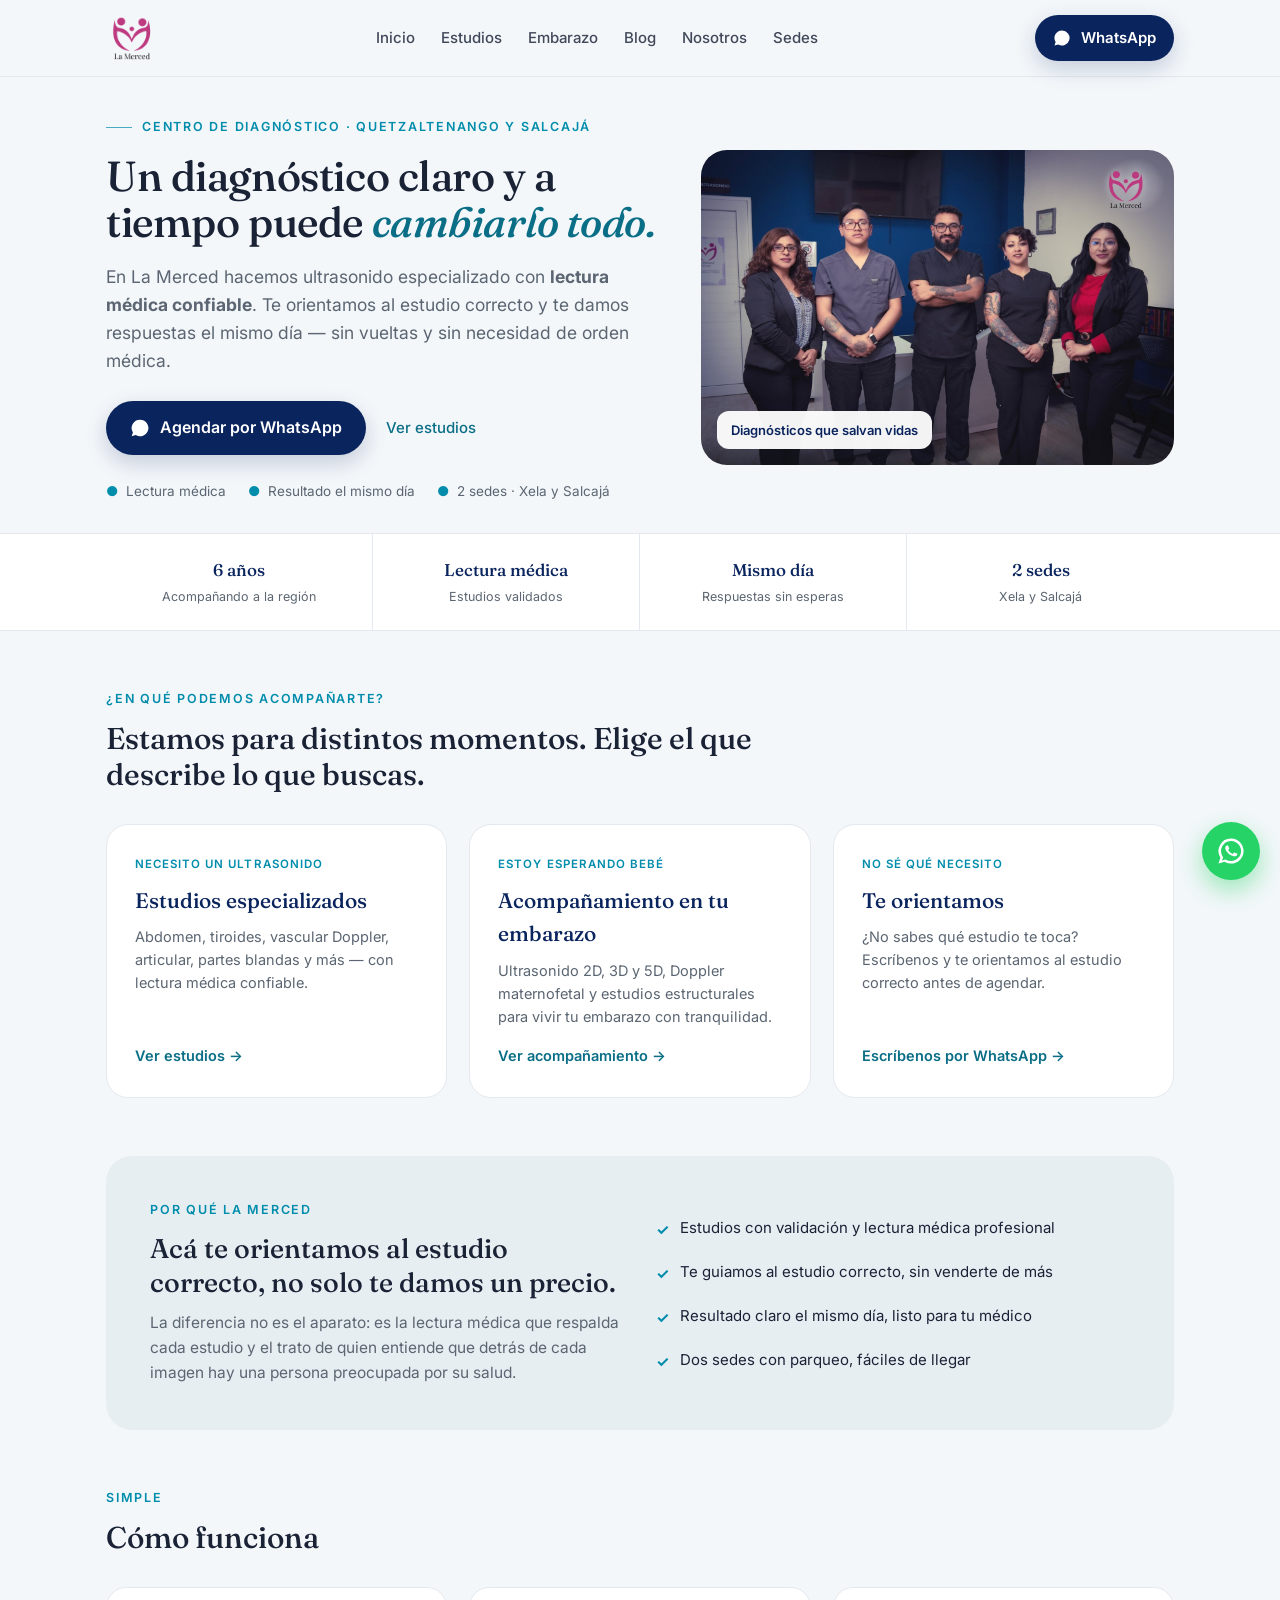
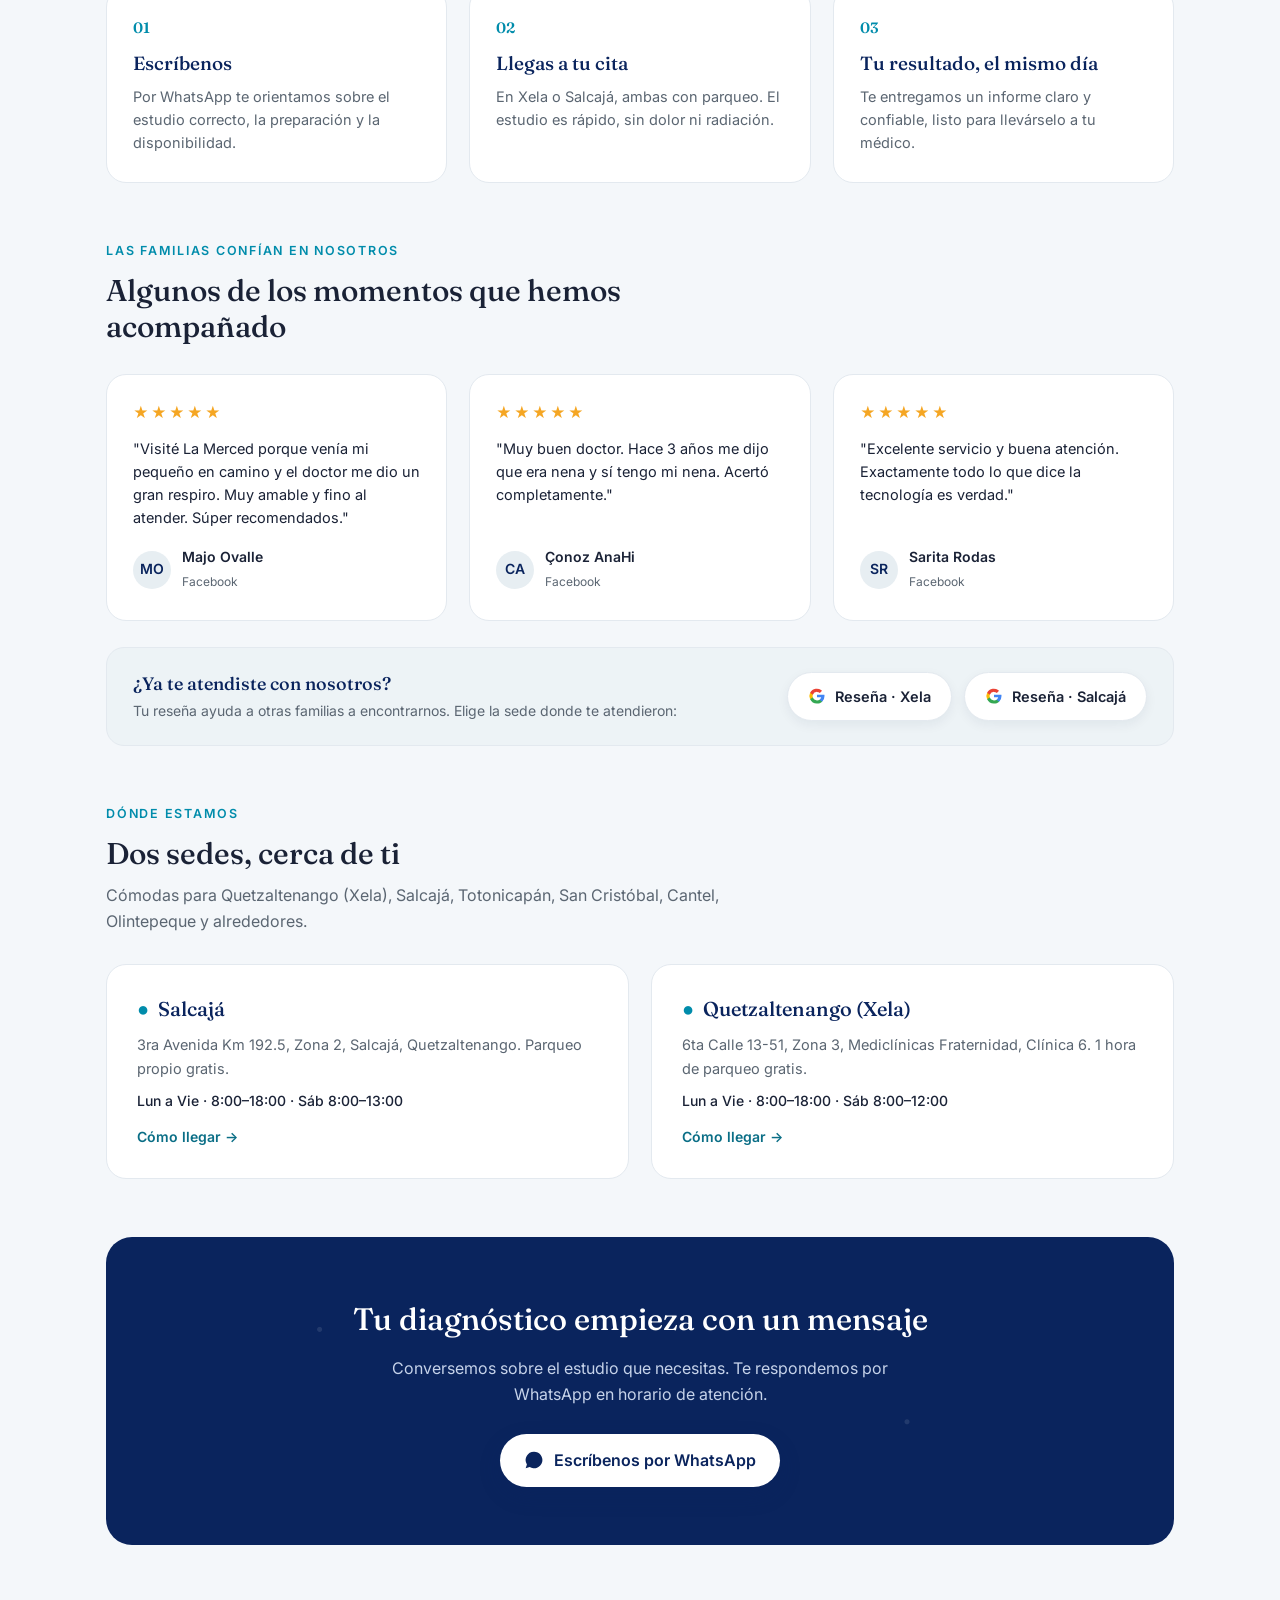
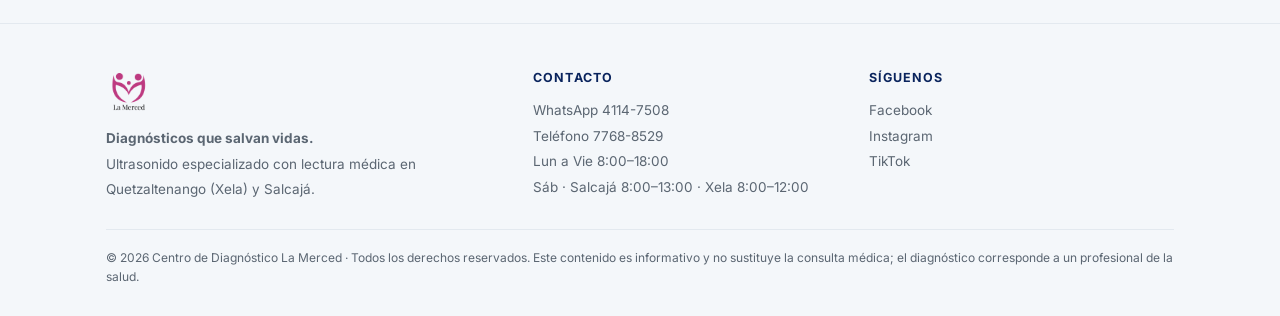
==== index.html @ c7406b54 "Horario: sabado de Xela es 8:00-12:00 (Salcaja sigue 8:00-13:00) en tarjetas, pies de pagina y schem" ====
<!DOCTYPE html>
<html lang="es-GT">
<head>
<meta charset="UTF-8">
<meta name="viewport" content="width=device-width, initial-scale=1.0">
<link rel="canonical" href="https://lamercedgt.com/">
<meta name="robots" content="index,follow">
<title>Centro de Diagnóstico La Merced | Ultrasonido en Quetzaltenango y Salcajá</title>
<meta name="description" content="Centro de Diagnóstico La Merced: ultrasonido especializado con lectura médica en Quetzaltenango (Xela) y Salcajá. Te orientamos al estudio correcto y te damos respuestas el mismo día. Agenda por WhatsApp.">
<link rel="preconnect" href="https://fonts.googleapis.com"><link rel="preconnect" href="https://fonts.gstatic.com" crossorigin>
<link href="https://fonts.googleapis.com/css2?family=Fraunces:opsz,wght@9..144,400;9..144,500;9..144,600&family=Inter:wght@400;500;600&display=swap" rel="stylesheet">
<link rel="stylesheet" href="css/styles.css">
<script type="application/ld+json">
{"@context":"https://schema.org","@type":"DiagnosticLab","name":"Centro de Diagnóstico La Merced","description":"Centro de diagnóstico por ultrasonido con lectura médica en Quetzaltenango (Xela) y Salcajá.","url":"https://lamercedgt.com","telephone":"+502-4114-7508","medicalSpecialty":"Radiology","areaServed":["Quetzaltenango","Salcajá","Totonicapán","San Cristóbal Totonicapán","Cantel","Olintepeque"],"location":[{"@type":"Place","name":"La Merced — Salcajá","address":{"@type":"PostalAddress","streetAddress":"3ra Avenida Km 192.5, Zona 2","addressLocality":"Salcajá","addressRegion":"Quetzaltenango","addressCountry":"GT"},"openingHours":["Mo-Fr 08:00-18:00","Sa 08:00-13:00"]},{"@type":"Place","name":"La Merced — Quetzaltenango (Xela)","address":{"@type":"PostalAddress","streetAddress":"6ta Calle 13-51, Zona 3, Mediclínicas Fraternidad, Clínica 6","addressLocality":"Quetzaltenango","addressRegion":"Quetzaltenango","addressCountry":"GT"},"openingHours":["Mo-Fr 08:00-18:00","Sa 08:00-12:00"]}]}
</script>
</head>
<body>

<header><div class="wrap"><div class="row">
  <a href="index.html"><img class="logo" src="assets/logo-lamerced.png" alt="Centro de Diagnóstico La Merced"></a>
  <nav class="main">
    <a href="index.html">Inicio</a>
    <a href="estudios.html">Estudios</a>
    <a href="embarazo.html">Embarazo</a>
    <a href="/blog/">Blog</a>
    <a href="nosotros.html">Nosotros</a>
    <a href="sedes.html">Sedes</a>
  </nav>
  <div class="navcta">
    <a class="cta sm" data-wa data-msg="Hola 👋 Vengo del sitio web de La Merced y quiero agendar una cita.">
      <svg width="18" height="18" viewBox="0 0 24 24" fill="#fff"><path d="M12 2a10 10 0 0 0-8.5 15.3L2 22l4.8-1.5A10 10 0 1 0 12 2z"/></svg>WhatsApp</a>
    <button class="burger" aria-label="Menú"><span></span><span></span><span></span></button>
  </div>
</div></div></header>

<div id="top" class="hero"><div class="wrap"><div class="grid">
  <div>
    <span class="kick">Centro de Diagnóstico · Quetzaltenango y Salcajá</span>
    <h1 class="serif">Un diagnóstico claro y a tiempo puede <em>cambiarlo todo.</em></h1>
    <p class="lead">En La Merced hacemos ultrasonido especializado con <strong>lectura médica confiable</strong>. Te orientamos al estudio correcto y te damos respuestas el mismo día — sin vueltas y sin necesidad de orden médica.</p>
    <div class="actions">
      <a class="cta" data-wa data-msg="Hola 👋 Vengo del sitio web de La Merced y quiero agendar una cita.">
        <svg width="20" height="20" viewBox="0 0 24 24" fill="#fff"><path d="M12 2a10 10 0 0 0-8.5 15.3L2 22l4.8-1.5A10 10 0 1 0 12 2z"/></svg>Agendar por WhatsApp</a>
      <a class="ghost" href="estudios.html">Ver estudios</a>
    </div>
    <div class="microtrust">
      <div><i>●</i> Lectura médica</div>
      <div><i>●</i> Resultado el mismo día</div>
      <div><i>●</i> 2 sedes · Xela y Salcajá</div>
    </div>
  </div>
  <div class="herovis">
    <img src="assets/hero-equipo.jpg" alt="Equipo del Centro de Diagnóstico La Merced — ultrasonido en Xela y Salcajá">
    <div class="badge">Diagnósticos que salvan vidas</div>
  </div>
</div></div></div>

<div class="strip"><div class="wrap"><div class="row">
  <div class="cell"><b>6 años</b><span>Acompañando a la región</span></div>
  <div class="cell"><b>Lectura médica</b><span>Estudios validados</span></div>
  <div class="cell"><b>Mismo día</b><span>Respuestas sin esperas</span></div>
  <div class="cell"><b>2 sedes</b><span>Xela y Salcajá</span></div>
</div></div></div>

<section id="estudios"><div class="wrap">
  <div class="eyebrow">¿En qué podemos acompañarte?</div>
  <h2 class="s serif">Estamos para distintos momentos. Elige el que describe lo que buscas.</h2>
  <div class="paths">
    <a class="pathcard" href="estudios.html">
      <span class="tag">Necesito un ultrasonido</span>
      <h3>Estudios especializados</h3>
      <p>Abdomen, tiroides, vascular Doppler, articular, partes blandas y más — con lectura médica confiable.</p>
      <span class="go">Ver estudios →</span>
    </a>
    <a class="pathcard" href="embarazo.html">
      <span class="tag">Estoy esperando bebé</span>
      <h3>Acompañamiento en tu embarazo</h3>
      <p>Ultrasonido 2D, 3D y 5D, Doppler maternofetal y estudios estructurales para vivir tu embarazo con tranquilidad.</p>
      <span class="go">Ver acompañamiento →</span>
    </a>
    <a class="pathcard" data-wa data-msg="Hola 👋 Necesito ayuda para saber qué estudio me corresponde.">
      <span class="tag">No sé qué necesito</span>
      <h3>Te orientamos</h3>
      <p>¿No sabes qué estudio te toca? Escríbenos y te orientamos al estudio correcto antes de agendar.</p>
      <span class="go">Escríbenos por WhatsApp →</span>
    </a>
  </div>
</div></section>

<section id="nosotros" style="padding-top:0"><div class="wrap">
  <div class="trust">
    <div>
      <div class="eyebrow">Por qué La Merced</div>
      <h2 class="serif">Acá te orientamos al estudio correcto, no solo te damos un precio.</h2>
      <p>La diferencia no es el aparato: es la lectura médica que respalda cada estudio y el trato de quien entiende que detrás de cada imagen hay una persona preocupada por su salud.</p>
    </div>
    <ul class="points">
      <li><i>✓</i> Estudios con validación y lectura médica profesional</li>
      <li><i>✓</i> Te guiamos al estudio correcto, sin venderte de más</li>
      <li><i>✓</i> Resultado claro el mismo día, listo para tu médico</li>
      <li><i>✓</i> Dos sedes con parqueo, fáciles de llegar</li>
    </ul>
  </div>
</div></section>

<section style="padding-top:0"><div class="wrap">
  <div class="eyebrow">Simple</div>
  <h2 class="s serif">Cómo funciona</h2>
  <div class="steps">
    <div class="stepcard"><div class="num serif">01</div><h3 class="serif">Escríbenos</h3><p>Por WhatsApp te orientamos sobre el estudio correcto, la preparación y la disponibilidad.</p></div>
    <div class="stepcard"><div class="num serif">02</div><h3 class="serif">Llegas a tu cita</h3><p>En Xela o Salcajá, ambas con parqueo. El estudio es rápido, sin dolor ni radiación.</p></div>
    <div class="stepcard"><div class="num serif">03</div><h3 class="serif">Tu resultado, el mismo día</h3><p>Te entregamos un informe claro y confiable, listo para llevárselo a tu médico.</p></div>
  </div>
</div></section>

<section style="padding-top:0"><div class="wrap">
  <div class="eyebrow">Las familias confían en nosotros</div>
  <h2 class="s serif">Algunos de los momentos que hemos acompañado</h2>
  <div class="revgrid">
    <div class="revcard"><div class="stars">★★★★★</div><p>"Visité La Merced porque venía mi pequeño en camino y el doctor me dio un gran respiro. Muy amable y fino al atender. Súper recomendados."</p><div class="who"><div class="av">MO</div><div><b>Majo Ovalle</b><span>Facebook</span></div></div></div>
    <div class="revcard"><div class="stars">★★★★★</div><p>"Muy buen doctor. Hace 3 años me dijo que era nena y sí tengo mi nena. Acertó completamente."</p><div class="who"><div class="av">CA</div><div><b>Çonoz AnaHi</b><span>Facebook</span></div></div></div>
    <div class="revcard"><div class="stars">★★★★★</div><p>"Excelente servicio y buena atención. Exactamente todo lo que dice la tecnología es verdad."</p><div class="who"><div class="av">SR</div><div><b>Sarita Rodas</b><span>Facebook</span></div></div></div>
  </div>
  <div class="revcta">
    <div><b>¿Ya te atendiste con nosotros?</b><p>Tu reseña ayuda a otras familias a encontrarnos. Elige la sede donde te atendieron:</p></div>
    <div class="revbtns">
      <a class="btn-google" href="https://g.page/r/CdLXezVu2TKuEBM/review" target="_blank" rel="noopener"><svg width="18" height="18" viewBox="0 0 24 24"><path fill="#4285F4" d="M22 12c0-.6 0-1.2-.1-1.8H12v3.6h5.6a4.8 4.8 0 0 1-2.1 3.1v2.6h3.4A10 10 0 0 0 22 12z"/><path fill="#34A853" d="M12 22c2.7 0 5-.9 6.9-2.5l-3.4-2.6c-.9.6-2.1 1-3.5 1a6 6 0 0 1-5.6-4.1H2.8v2.6A10 10 0 0 0 12 22z"/><path fill="#FBBC05" d="M6.4 13.8a6 6 0 0 1 0-3.6V7.6H2.8a10 10 0 0 0 0 8.8z"/><path fill="#EA4335" d="M12 6.5c1.5 0 2.8.5 3.8 1.5l2.9-2.9A10 10 0 0 0 2.8 7.6l3.6 2.6A6 6 0 0 1 12 6.5z"/></svg> Reseña · Xela</a>
      <a class="btn-google" href="https://g.page/r/CatsOd-E3PEXEBM/review" target="_blank" rel="noopener"><svg width="18" height="18" viewBox="0 0 24 24"><path fill="#4285F4" d="M22 12c0-.6 0-1.2-.1-1.8H12v3.6h5.6a4.8 4.8 0 0 1-2.1 3.1v2.6h3.4A10 10 0 0 0 22 12z"/><path fill="#34A853" d="M12 22c2.7 0 5-.9 6.9-2.5l-3.4-2.6c-.9.6-2.1 1-3.5 1a6 6 0 0 1-5.6-4.1H2.8v2.6A10 10 0 0 0 12 22z"/><path fill="#FBBC05" d="M6.4 13.8a6 6 0 0 1 0-3.6V7.6H2.8a10 10 0 0 0 0 8.8z"/><path fill="#EA4335" d="M12 6.5c1.5 0 2.8.5 3.8 1.5l2.9-2.9A10 10 0 0 0 2.8 7.6l3.6 2.6A6 6 0 0 1 12 6.5z"/></svg> Reseña · Salcajá</a>
    </div>
  </div>
</div></section>

<section id="sedes" style="padding-top:0"><div class="wrap">
  <div class="eyebrow">Dónde estamos</div>
  <h2 class="s serif">Dos sedes, cerca de ti</h2>
  <p class="lead2">Cómodas para Quetzaltenango (Xela), Salcajá, Totonicapán, San Cristóbal, Cantel, Olintepeque y alrededores.</p>
  <div class="sedes">
    <div class="sedecard"><h3><i>●</i> Salcajá</h3><p>3ra Avenida Km 192.5, Zona 2, Salcajá, Quetzaltenango. Parqueo propio gratis.</p><p class="hrs">Lun a Vie · 8:00–18:00 · Sáb 8:00–13:00</p><a class="maplink" href="https://www.google.com/maps/search/?api=1&query=Centro+de+Diagn%C3%B3stico+La+Merced+Salcaj%C3%A1" target="_blank" rel="noopener">Cómo llegar →</a></div>
    <div class="sedecard"><h3><i>●</i> Quetzaltenango (Xela)</h3><p>6ta Calle 13-51, Zona 3, Mediclínicas Fraternidad, Clínica 6. 1 hora de parqueo gratis.</p><p class="hrs">Lun a Vie · 8:00–18:00 · Sáb 8:00–12:00</p><a class="maplink" href="https://www.google.com/maps/search/?api=1&query=Mediclinicas+Fraternidad+Quetzaltenango" target="_blank" rel="noopener">Cómo llegar →</a></div>
  </div>
</div></section>

<section style="padding-top:0"><div class="wrap">
  <div class="final">
    <div class="mark"></div>
    <h2 class="serif">Tu diagnóstico empieza con un mensaje</h2>
    <p>Conversemos sobre el estudio que necesitas. Te respondemos por WhatsApp en horario de atención.</p>
    <a class="cta" data-wa data-msg="Hola 👋 Vengo del sitio web de La Merced y quiero agendar una cita.">
      <svg width="20" height="20" viewBox="0 0 24 24" fill="#0A245D"><path d="M12 2a10 10 0 0 0-8.5 15.3L2 22l4.8-1.5A10 10 0 1 0 12 2z"/></svg>Escríbenos por WhatsApp</a>
  </div>
</div></section>

<footer><div class="wrap">
  <div class="frow">
    <div>
      <img src="assets/logo-lamerced.png" alt="Centro de Diagnóstico La Merced">
      <p><strong>Diagnósticos que salvan vidas.</strong><br>Ultrasonido especializado con lectura médica en Quetzaltenango (Xela) y Salcajá.</p>
    </div>
    <div>
      <h4>Contacto</h4>
      <p>WhatsApp <a data-wa data-msg="Hola 👋 Vengo del sitio web de La Merced.">4114-7508</a><br>
      Teléfono <a href="tel:+50277688529">7768-8529</a><br>
      Lun a Vie 8:00–18:00<br>Sáb · Salcajá 8:00–13:00 · Xela 8:00–12:00</p>
    </div>
    <div>
      <h4>Síguenos</h4>
      <p><a href="https://www.facebook.com/lamercedusg" target="_blank" rel="noopener">Facebook</a><br>
      <a href="https://www.instagram.com/lamerceddiagnostico" target="_blank" rel="noopener">Instagram</a><br>
      <a href="https://www.tiktok.com/@la.merced.usg" target="_blank" rel="noopener">TikTok</a></p>
    </div>
  </div>
  <div class="foot-legal">© 2026 Centro de Diagnóstico La Merced · Todos los derechos reservados. Este contenido es informativo y no sustituye la consulta médica; el diagnóstico corresponde a un profesional de la salud.</div>
</div></footer>

<a class="fab" data-wa data-msg="Hola 👋 Vengo del sitio web de La Merced y quiero agendar una cita." aria-label="WhatsApp">
  <svg viewBox="0 0 24 24" fill="#fff"><path d="M12 2a10 10 0 0 0-8.5 15.3L2 22l4.8-1.5A10 10 0 1 0 12 2zm0 18a8 8 0 0 1-4.1-1.1l-.3-.2-2.8.9.9-2.7-.2-.3A8 8 0 1 1 12 20zm4.4-6c-.2-.1-1.4-.7-1.6-.8s-.4-.1-.5.1-.6.8-.8.9-.3.2-.5 0a6.5 6.5 0 0 1-1.9-1.2 7 7 0 0 1-1.3-1.6c-.1-.2 0-.4.1-.5l.4-.4.2-.4a.4.4 0 0 0 0-.4l-.7-1.8c-.2-.5-.4-.4-.5-.4h-.5a.9.9 0 0 0-.6.3 2.6 2.6 0 0 0-.8 1.9 4.5 4.5 0 0 0 1 2.4 10.3 10.3 0 0 0 4 3.5c.6.2 1 .4 1.4.5a3.3 3.3 0 0 0 1.5.1 2.5 2.5 0 0 0 1.6-1.1 2 2 0 0 0 .1-1.1c0-.1-.2-.2-.4-.3z"/></svg>
</a>

<script src="js/main.js" defer></script>
</body></html>
---- css/styles.css ----
:root{color-scheme:light;
    --bg:#F4F7FA;--surface:#FFFFFF;--tint:#E7EEF2;--tint2:#EDF3F6;
    --ink:#1A2236;--navy:#0A245D;--muted:#5b6672;--line:#e3e9ef;
    --teal:#008CAB;--teal-deep:#0A6E86;--fucsia:#C53380}
  *{box-sizing:border-box;margin:0;padding:0}
  html{scroll-behavior:smooth}
  body{font-family:'Inter',system-ui,-apple-system,sans-serif;color:var(--ink);background:var(--bg);line-height:1.6;-webkit-font-smoothing:antialiased}
  .serif{font-family:'Fraunces',Georgia,serif}
  .wrap{max-width:1120px;margin:0 auto;padding:0 26px}
  a{text-decoration:none;color:inherit}
  img{display:block;max-width:100%}
  .cta{display:inline-flex;align-items:center;gap:10px;background:var(--navy);color:#fff;font-weight:600;font-size:16px;padding:14px 24px;border-radius:40px;transition:transform .12s,background .2s;box-shadow:0 8px 22px rgba(10,36,93,.20);border:none;cursor:pointer}
  .cta:hover{background:#0d2f73}.cta:active{transform:scale(.98)}
  .cta.sm{padding:11px 18px;font-size:15px}
  .ghost{display:inline-flex;align-items:center;gap:7px;color:var(--teal-deep);font-weight:500;font-size:15px;padding:12px 4px;border-bottom:1px solid transparent}
  .ghost:hover{border-color:var(--teal)}
  /* NAV */
  header{position:sticky;top:0;z-index:50;background:rgba(244,247,250,.92);backdrop-filter:saturate(1.2) blur(8px);border-bottom:1px solid var(--line)}
  header .row{display:flex;align-items:center;justify-content:space-between;padding:12px 0;gap:18px}
  header img.logo{height:52px;width:auto}
  nav.main{display:flex;align-items:center;gap:26px}
  nav.main a{font-size:15px;font-weight:500;color:var(--ink);opacity:.82}
  nav.main a:hover{opacity:1;color:var(--navy)}
  .navcta{display:flex;align-items:center;gap:14px}
  .burger{display:none;background:none;border:none;cursor:pointer;flex-direction:column;gap:5px;padding:8px}
  .burger span{width:24px;height:2px;background:var(--navy);border-radius:2px}
  /* HERO */
  .hero{padding:36px 0 30px}
  .hero .grid{display:grid;grid-template-columns:1.05fr .9fr;gap:44px;align-items:center}
  .kick{display:inline-block;font-size:12.5px;font-weight:600;letter-spacing:.14em;text-transform:uppercase;color:var(--teal);margin-bottom:16px}
  .kick:before{content:"";display:inline-block;width:26px;height:1px;background:var(--teal);vertical-align:middle;margin-right:10px;opacity:.7}
  .hero h1{font-size:42px;line-height:1.1;font-weight:500;letter-spacing:-.01em}
  .hero h1 em{font-style:italic;color:var(--teal-deep)}
  .hero p.lead{font-size:17.5px;color:var(--muted);margin:18px 0 26px;max-width:540px}
  .hero .actions{display:flex;align-items:center;gap:16px;flex-wrap:wrap}
  .microtrust{margin-top:26px;display:flex;gap:22px;flex-wrap:wrap;font-size:13.5px;color:var(--muted)}
  .microtrust div{display:flex;align-items:center;gap:8px}.microtrust i{color:var(--teal);font-style:normal}
  .herovis{position:relative;border-radius:26px;overflow:hidden;aspect-ratio:4/4.3;background:linear-gradient(150deg,#0A245D 0%,#0A6E86 60%,#008CAB 100%);display:flex;flex-direction:column;justify-content:flex-end;padding:30px}
  .herovis .mark{position:absolute;inset:0;opacity:.12;background:radial-gradient(circle at 70% 25%,#fff 0 2px,transparent 3px),radial-gradient(circle at 30% 60%,#fff 0 2px,transparent 3px),radial-gradient(circle at 80% 75%,#fff 0 2px,transparent 3px)}
  .herovis h3{font-family:'Fraunces',serif;color:#fff;font-weight:500;font-size:26px;line-height:1.2;position:relative}
  .herovis p{color:#cfe3ea;font-size:13.5px;margin-top:8px;position:relative}
  .herovis .ph{position:absolute;top:16px;right:16px;background:rgba(255,255,255,.18);color:#fff;font-size:11px;padding:5px 10px;border-radius:20px;letter-spacing:.04em}
  /* STRIP */
  .strip{background:var(--surface);border-top:1px solid var(--line);border-bottom:1px solid var(--line)}
  .strip .row{display:grid;grid-template-columns:repeat(4,1fr)}
  .strip .cell{padding:22px 16px;text-align:center;border-right:1px solid var(--line)}
  .strip .cell:last-child{border-right:none}
  .strip .cell b{display:block;font-family:'Fraunces',serif;font-size:17px;color:var(--navy);font-weight:500}
  .strip .cell span{font-size:12.5px;color:var(--muted)}
  section{padding:58px 0}
  .eyebrow{font-size:12.5px;font-weight:600;letter-spacing:.14em;text-transform:uppercase;color:var(--teal);margin-bottom:12px}
  h2.s{font-family:'Fraunces',serif;font-weight:500;font-size:30px;line-height:1.18;max-width:680px}
  .lead2{color:var(--muted);font-size:16px;margin-top:12px;max-width:620px}
  /* CARDS acompañarte */
  .paths{display:grid;grid-template-columns:repeat(3,1fr);gap:22px;margin-top:32px}
  .pathcard{background:var(--surface);border:1px solid var(--line);border-radius:22px;padding:30px 28px;display:flex;flex-direction:column;transition:transform .15s,box-shadow .2s}
  .pathcard:hover{transform:translateY(-3px);box-shadow:0 14px 34px rgba(16,30,60,.09)}
  .pathcard .tag{font-size:11.5px;font-weight:600;letter-spacing:.09em;text-transform:uppercase;color:var(--teal)}
  .pathcard h3{font-family:'Fraunces',serif;font-weight:500;font-size:21px;color:var(--navy);margin:10px 0 8px}
  .pathcard p{font-size:14.5px;color:var(--muted);flex:1}
  .pathcard .go{margin-top:16px;font-weight:600;font-size:14.5px;color:var(--teal-deep)}
  /* TRUST */
  .trust{background:var(--tint);border-radius:26px;padding:44px;display:grid;grid-template-columns:1fr 1fr;gap:32px;align-items:center}
  .trust h2{font-family:'Fraunces',serif;font-weight:500;font-size:27px;line-height:1.24}
  .trust p{color:var(--muted);font-size:15.5px;margin-top:12px}
  .trust .points{list-style:none;margin-top:4px}
  .trust .points li{display:flex;gap:11px;align-items:flex-start;padding:9px 0;font-size:15px}
  .trust .points i{color:var(--teal);font-style:normal;font-weight:700;margin-top:2px}
  /* STEPS */
  .steps{display:grid;grid-template-columns:repeat(3,1fr);gap:22px;margin-top:32px}
  .stepcard{background:var(--surface);border:1px solid var(--line);border-radius:20px;padding:28px 26px}
  .stepcard .num{font-family:'Fraunces',serif;font-size:15px;color:var(--teal);font-weight:600}
  .stepcard h3{font-family:'Fraunces',serif;font-weight:500;font-size:19px;margin:8px 0 6px;color:var(--navy)}
  .stepcard p{font-size:14.5px;color:var(--muted)}
  /* RESEÑAS */
  .revgrid{display:grid;grid-template-columns:repeat(3,1fr);gap:22px;margin-top:30px}
  .revcard{background:var(--surface);border:1px solid var(--line);border-radius:20px;padding:26px 26px;display:flex;flex-direction:column}
  .stars{color:#F5A623;font-size:15px;letter-spacing:2px}
  .revcard p{font-size:14.5px;color:var(--ink);margin:12px 0 16px;flex:1}
  .revcard .who{display:flex;align-items:center;gap:11px}
  .revcard .av{width:38px;height:38px;border-radius:50%;background:var(--tint);color:var(--navy);font-weight:600;display:flex;align-items:center;justify-content:center;font-size:14px}
  .revcard .who b{font-size:14px;color:var(--ink);font-weight:600;display:block}
  .revcard .who span{font-size:12px;color:var(--muted)}
  .revcta{margin-top:26px;background:var(--tint2);border:1px solid var(--line);border-radius:18px;padding:22px 26px;display:flex;align-items:center;justify-content:space-between;gap:18px;flex-wrap:wrap}
  .revcta div b{font-family:'Fraunces',serif;font-weight:500;font-size:18px;color:var(--navy)}
  .revcta div p{font-size:14px;color:var(--muted);margin-top:2px}
  .btn-google{display:inline-flex;align-items:center;gap:9px;background:#fff;border:1px solid var(--line);color:var(--ink);font-weight:600;font-size:14.5px;padding:12px 20px;border-radius:40px;box-shadow:0 4px 12px rgba(16,30,60,.06)}
  /* SEDES */
  .sedes{display:grid;grid-template-columns:1fr 1fr;gap:22px;margin-top:30px}
  .sedecard{background:var(--surface);border:1px solid var(--line);border-radius:20px;padding:28px 30px}
  .sedecard h3{font-family:'Fraunces',serif;font-weight:500;font-size:20px;color:var(--navy);display:flex;align-items:center;gap:9px}
  .sedecard h3 i{color:var(--teal);font-style:normal}
  .sedecard p{font-size:14.5px;color:var(--muted);margin-top:8px}
  .sedecard .hrs{font-size:14px;color:var(--ink);margin-top:10px;font-weight:500}
  .sedecard .maplink{margin-top:14px;display:inline-flex;align-items:center;gap:7px;color:var(--teal-deep);font-weight:600;font-size:14px}
  /* FINAL */
  .final{background:var(--navy);border-radius:26px;padding:58px 40px;text-align:center;color:#fff;position:relative;overflow:hidden}
  .final .mark{position:absolute;inset:0;opacity:.10;background:radial-gradient(circle at 20% 30%,#fff 0 2px,transparent 3px),radial-gradient(circle at 75% 60%,#fff 0 2px,transparent 3px)}
  .final h2{font-family:'Fraunces',serif;font-weight:500;font-size:31px;position:relative}
  .final p{color:#c6d3ea;font-size:16px;margin:12px auto 26px;max-width:520px;position:relative}
  .final .cta{background:#fff;color:var(--navy);position:relative}.final .cta:hover{background:#eaf1fb}
  /* FOOTER */
  footer{padding:44px 0 30px;border-top:1px solid var(--line);margin-top:20px}
  footer .frow{display:grid;grid-template-columns:1.3fr 1fr 1fr;gap:30px}
  footer img{height:46px;margin-bottom:12px}
  footer h4{font-size:12.5px;text-transform:uppercase;letter-spacing:.09em;color:var(--navy);font-weight:700;margin-bottom:10px}
  footer p,footer a{font-size:13.5px;color:var(--muted);line-height:1.9}
  footer a:hover{color:var(--navy)}
  .foot-legal{margin-top:26px;padding-top:18px;border-top:1px solid var(--line);font-size:12px;color:var(--muted)}
  /* FLOATING WA */
  .fab{position:fixed;right:20px;bottom:20px;z-index:60;width:58px;height:58px;border-radius:50%;background:#25D366;box-shadow:0 10px 26px rgba(37,211,102,.45);display:flex;align-items:center;justify-content:center}
  .fab svg{width:30px;height:30px}
  @media(max-width:900px){
    nav.main{display:none}.burger{display:flex}
    .hero .grid{grid-template-columns:1fr;gap:26px}.hero h1{font-size:32px}
    .paths,.steps,.revgrid{grid-template-columns:1fr}
    .trust{grid-template-columns:1fr;padding:32px 26px}
    .sedes{grid-template-columns:1fr}.strip .row{grid-template-columns:1fr 1fr}
    footer .frow{grid-template-columns:1fr 1fr}
  }

/* ===== Página Estudios ===== */
.pagehero{padding:44px 0 10px}
.pagehero h1{font-family:'Fraunces',serif;font-weight:500;font-size:38px;line-height:1.12}
.pagehero p{color:var(--muted);font-size:17px;margin:14px 0 22px;max-width:600px}
.catblock{margin-top:40px}
.catblock .cathead{display:flex;align-items:baseline;gap:12px;border-bottom:1px solid var(--line);padding-bottom:12px;margin-bottom:20px}
.catblock .cathead h2{font-family:'Fraunces',serif;font-weight:500;font-size:24px;color:var(--navy)}
.catblock .cathead span{font-size:13px;color:var(--muted)}
.studygrid{display:grid;grid-template-columns:repeat(3,1fr);gap:16px}
.studycard{background:var(--surface);border:1px solid var(--line);border-radius:16px;padding:20px 22px}
.studycard b{font-size:15.5px;color:var(--ink);font-weight:600;display:block;margin-bottom:6px}
.studycard span{font-size:13px;color:var(--muted);display:block}
.studycard .prep{margin-top:9px;font-size:12.5px;color:var(--teal-deep);display:flex;gap:6px;align-items:flex-start}
.studycard .prep i{font-style:normal}
.callout{background:var(--tint2);border:1px solid var(--line);border-radius:18px;padding:22px 26px;margin-top:36px;display:flex;gap:16px;align-items:center;justify-content:space-between;flex-wrap:wrap}
.callout p{font-size:14.5px;color:var(--ink)}
@media(max-width:900px){.pagehero h1{font-size:30px}.studygrid{grid-template-columns:1fr}}

/* ===== Botones de reseña (dos sedes) ===== */
.revbtns{display:flex;gap:12px;flex-wrap:wrap}
/* ===== Página Embarazo ===== */
.emhero{background:linear-gradient(150deg,#0A245D 0%,#0A6E86 65%,#008CAB 100%);color:#fff;border-radius:0 0 30px 30px}
.emhero .wrap{padding:48px 26px 54px}
.emhero .kick{color:#bfe6f0}.emhero .kick:before{background:#bfe6f0}
.emhero h1{font-family:'Fraunces',serif;font-weight:500;font-size:40px;line-height:1.12;max-width:640px}
.emhero p{color:#d7e7ee;font-size:17.5px;margin:16px 0 24px;max-width:560px}
.emhero .cta{background:#fff;color:var(--navy)}
.emgroup{margin-top:40px}
.emgroup .gh{font-family:'Fraunces',serif;font-weight:500;font-size:23px;color:var(--navy);margin-bottom:4px}
.emgroup .gs{color:var(--muted);font-size:15px;margin-bottom:18px}
.emcards{display:grid;grid-template-columns:repeat(3,1fr);gap:18px}
.emcard{background:var(--surface);border:1px solid var(--line);border-radius:18px;padding:24px 24px}
.emcard b{font-family:'Fraunces',serif;font-weight:500;font-size:18px;color:var(--navy);display:block;margin-bottom:6px}
.emcard p{font-size:14px;color:var(--muted)}
.emcard .prep{margin-top:9px;font-size:12.5px;color:var(--teal-deep)}
.emnote{font-size:13.5px;color:var(--muted);margin-top:14px;font-style:italic}
.reveal{margin-top:40px;background:var(--tint);border-radius:22px;padding:32px 34px;display:grid;grid-template-columns:1fr auto;gap:22px;align-items:center}
.reveal h3{font-family:'Fraunces',serif;font-weight:500;font-size:23px;color:var(--navy)}
.reveal p{color:var(--muted);font-size:15px;margin-top:8px}
@media(max-width:900px){.emhero h1{font-size:30px}.emcards{grid-template-columns:1fr}.reveal{grid-template-columns:1fr}}

/* ===== Sedes (página) ===== */
.sedebig{display:grid;grid-template-columns:1fr 1fr;gap:22px;margin-top:30px}
.sedefull{background:var(--surface);border:1px solid var(--line);border-radius:22px;padding:30px 32px}
.sedefull h2{font-family:'Fraunces',serif;font-weight:500;font-size:24px;color:var(--navy);display:flex;align-items:center;gap:10px}
.sedefull h2 i{color:var(--teal);font-style:normal}
.sedefull .addr{font-size:15px;color:var(--ink);margin-top:12px}
.sedefull .meta{font-size:14px;color:var(--muted);margin-top:10px;line-height:1.9}
.sedefull .acts{margin-top:18px;display:flex;gap:12px;flex-wrap:wrap}
@media(max-width:900px){.sedebig{grid-template-columns:1fr}}

/* ===== Hero con foto real (override) ===== */
.herovis{position:relative;border-radius:26px;overflow:hidden;aspect-ratio:3/2;background:var(--tint);padding:0;display:block}
.herovis img{width:100%;height:100%;object-fit:cover;display:block}
.herovis .badge{position:absolute;left:16px;bottom:16px;background:rgba(255,255,255,.95);border-radius:12px;padding:9px 14px;font-size:13px;font-weight:600;color:var(--navy);box-shadow:0 8px 24px rgba(16,30,60,.16)}
@media(max-width:900px){.herovis{aspect-ratio:16/10}}

  /* ===== BLOG ===== */
  .bloghero{background:var(--surface);border-bottom:1px solid var(--line);padding:34px 0 30px}
  .bloglist{display:grid;grid-template-columns:repeat(2,1fr);gap:22px;margin-top:8px}
  .postcard{background:var(--surface);border:1px solid var(--line);border-radius:20px;padding:26px;display:flex;flex-direction:column;gap:10px;transition:transform .12s,box-shadow .2s}
  .postcard:hover{transform:translateY(-2px);box-shadow:0 14px 34px rgba(10,36,93,.08)}
  .postcard .tagline{font-size:12px;font-weight:600;letter-spacing:.12em;text-transform:uppercase;color:var(--teal)}
  .postcard h2{font-family:'Fraunces',serif;font-weight:500;font-size:22px;line-height:1.22;color:var(--navy)}
  .postcard p{font-size:15px;color:var(--muted)}
  .postcard .more{margin-top:auto;padding-top:12px;font-size:14.5px;font-weight:600;color:var(--teal-deep)}
  /* artículo */
  .article{max-width:720px;margin:0 auto;padding:0 26px}
  .article .kick{margin-bottom:14px}
  .article h1{font-family:'Fraunces',serif;font-weight:500;font-size:38px;line-height:1.12;color:var(--navy);letter-spacing:-.01em}
  .article .meta{margin-top:16px;font-size:13.5px;color:var(--muted);display:flex;gap:16px;flex-wrap:wrap;padding-bottom:22px;border-bottom:1px solid var(--line)}
  .article .lead{font-size:19px;color:var(--ink);margin:26px 0 18px;line-height:1.55}
  .article p{font-size:17px;color:#39424f;margin:0 0 18px}
  .article h2{font-family:'Fraunces',serif;font-weight:500;font-size:27px;line-height:1.2;color:var(--navy);margin:38px 0 14px}
  .article h3{font-size:18.5px;font-weight:600;color:var(--navy);margin:26px 0 10px}
  .article ul{margin:0 0 20px 0;padding:0;list-style:none}
  .article ul li{position:relative;padding-left:24px;font-size:17px;color:#39424f;margin-bottom:11px}
  .article ul li:before{content:"›";position:absolute;left:4px;top:-1px;color:var(--teal);font-weight:700}
  .article strong{color:var(--ink)}
  .article a.inline{color:var(--teal-deep);border-bottom:1px solid rgba(0,140,171,.35)}
  .alerta{background:#FFF6F4;border:1px solid #F3D4CC;border-left:4px solid #C0503A;border-radius:14px;padding:22px 24px;margin:28px 0}
  .alerta h3{margin:0 0 10px;color:#9C3E2C;font-size:17px}
  .alerta ul li{color:#5d4a45;margin-bottom:8px;font-size:16px}
  .alerta ul li:before{color:#C0503A}
  .nota{background:var(--tint2);border:1px solid var(--line);border-radius:14px;padding:20px 24px;margin:28px 0}
  .nota p{margin:0;font-size:16px;color:#3d4a56}
  .ctabox{background:linear-gradient(150deg,#0A245D 0%,#0A6E86 65%,#008CAB 100%);border-radius:22px;padding:32px 30px;margin:38px 0;color:#fff}
  .ctabox h3{font-family:'Fraunces',serif;font-weight:500;font-size:24px;line-height:1.2;color:#fff;margin:0 0 10px}
  .ctabox p{color:#cfe3ea;font-size:16px;margin:0 0 20px}
  .ctabox .cta{background:#fff;color:var(--navy);box-shadow:none}
  .ctabox .cta:hover{background:#eef4f8}
  .ctabox .cta svg path{fill:#0A245D}
  .refs{margin-top:44px;padding-top:26px;border-top:1px solid var(--line)}
  .refs h2{font-size:20px;margin:0 0 14px}
  .refs ol{margin:0;padding-left:20px}
  .refs li{font-size:14px;color:var(--muted);margin-bottom:10px;line-height:1.5}
  .refs a{color:var(--teal-deep);word-break:break-word}
  .disc{margin-top:26px;font-size:13.5px;color:var(--muted);font-style:italic;line-height:1.55}
  @media(max-width:860px){
    .bloglist{grid-template-columns:1fr}
    .article h1{font-size:30px}
    .article h2{font-size:23px}
    .article .lead{font-size:17.5px}
    .article p,.article ul li{font-size:16.5px}
  }
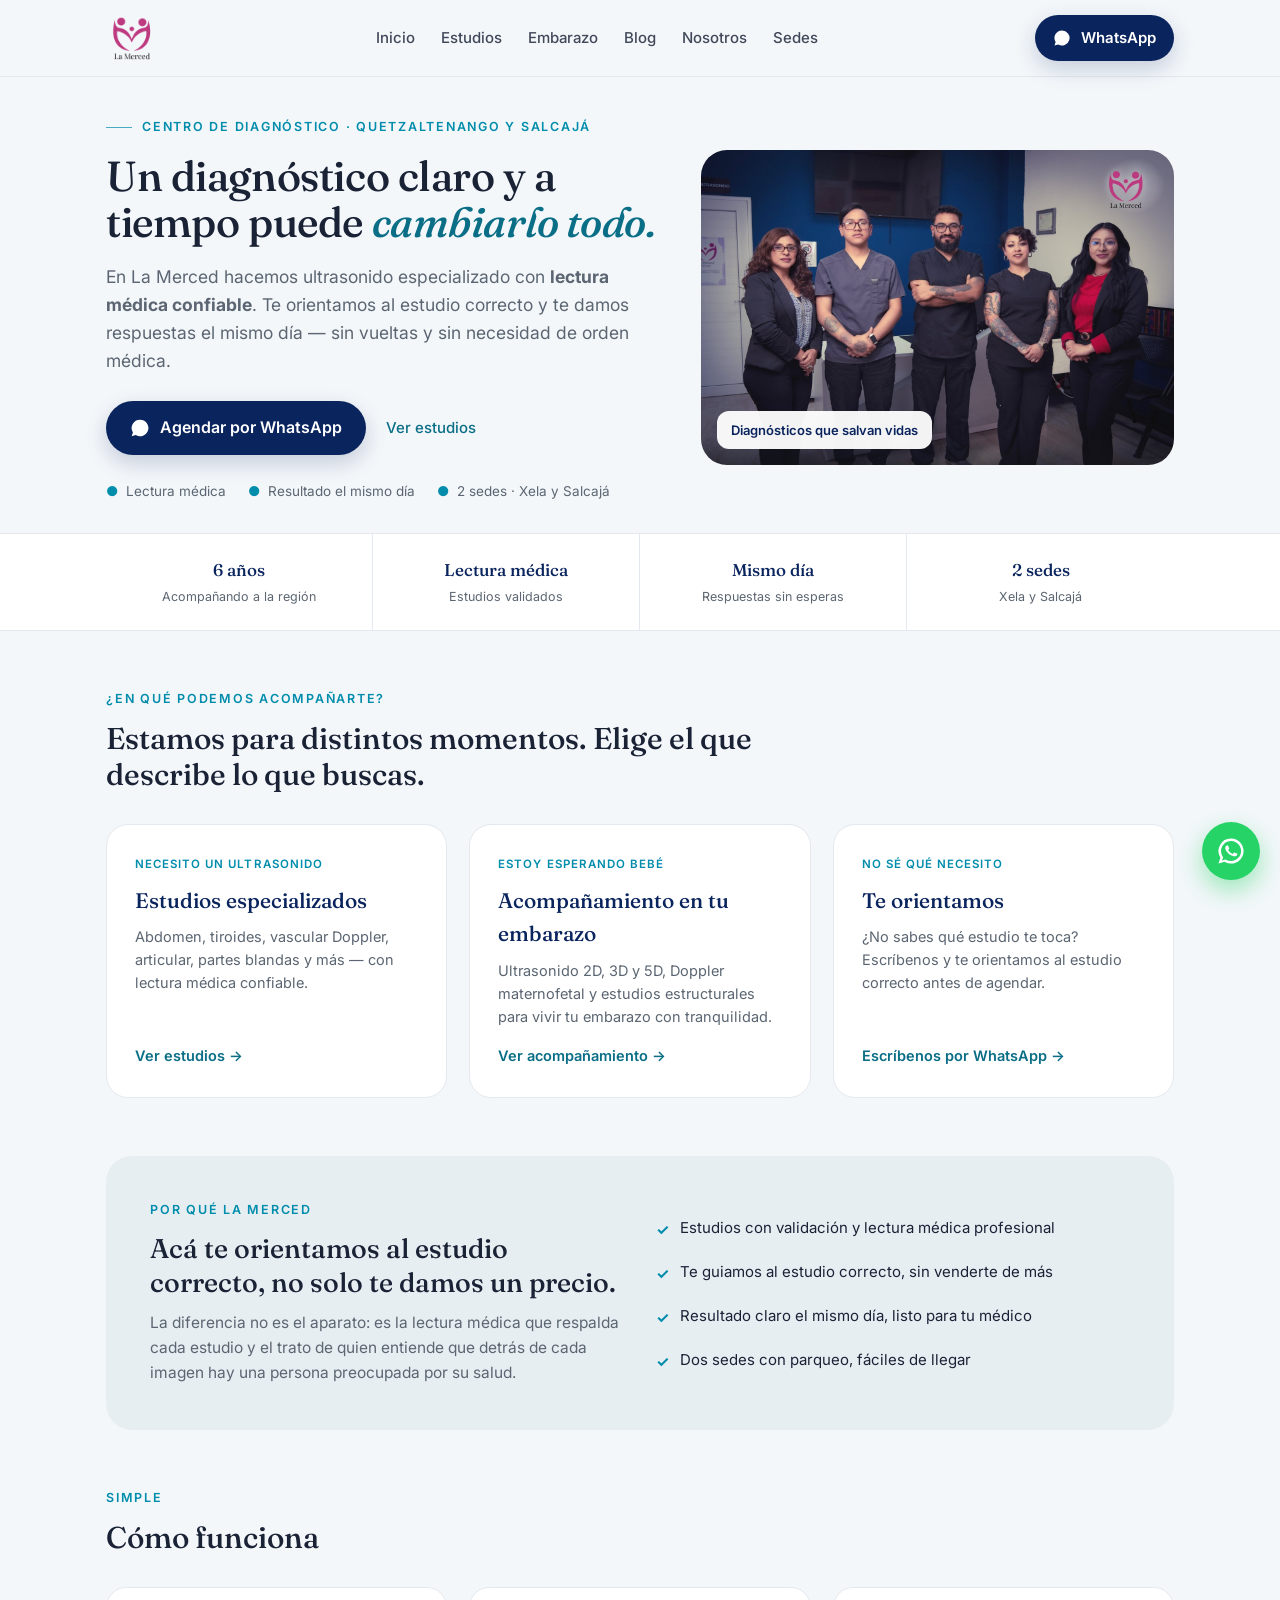
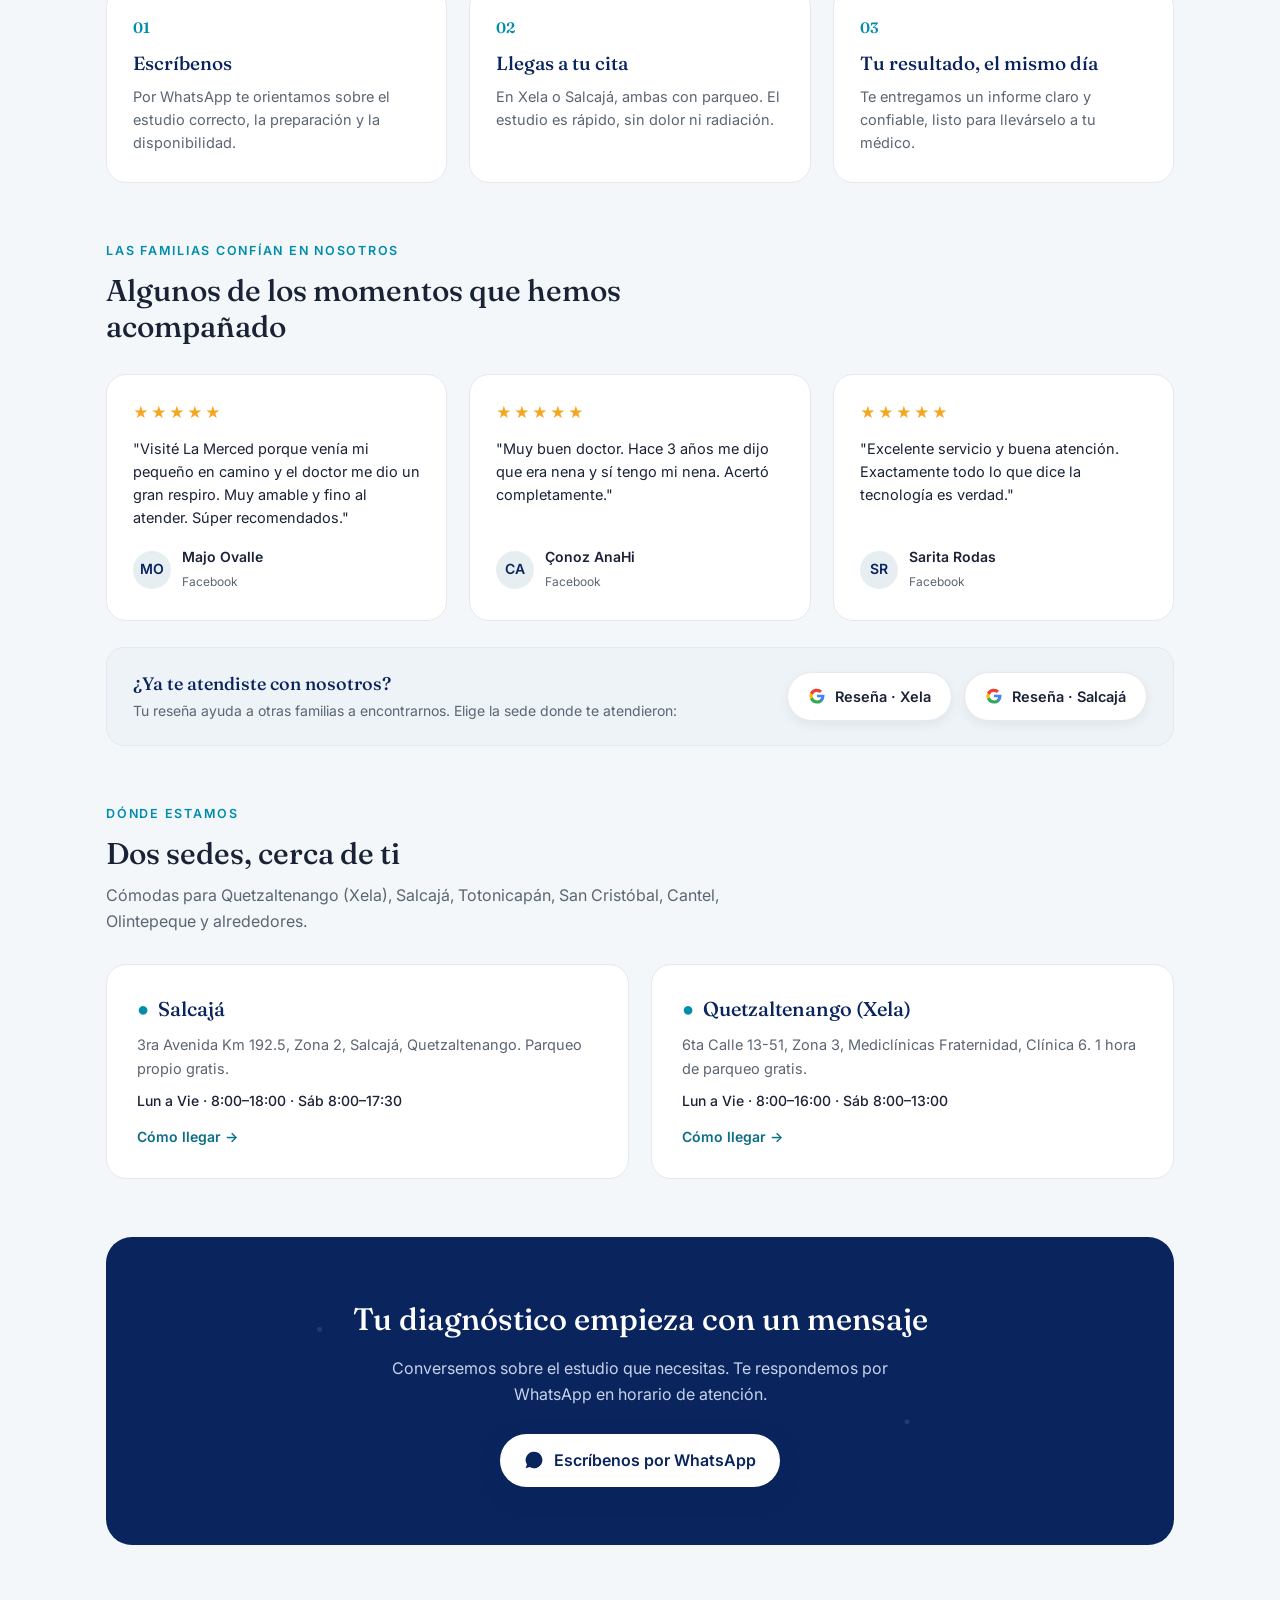
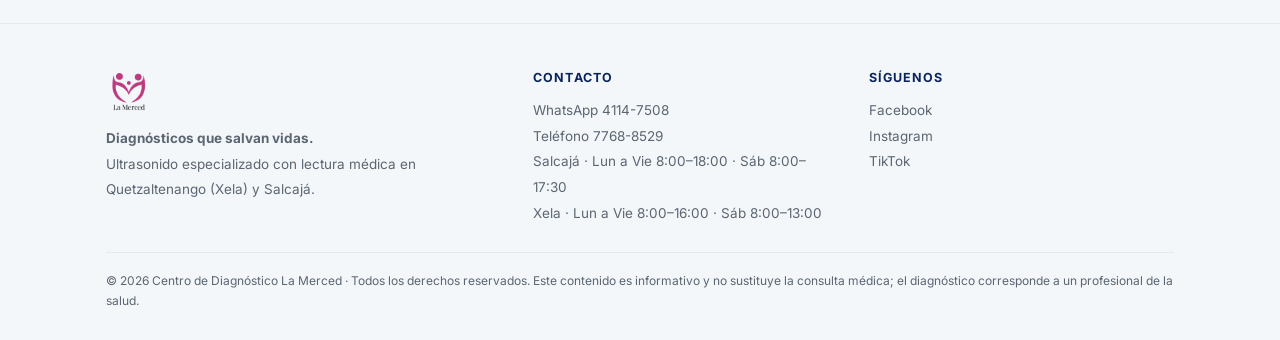
==== commit e26086d4: "Horarios reales por sede (Salcaja L-V 8-18 sab 8-17:30; Xela L-V 8-16 sab 8-13) y coordenadas geo re" ====
--- a/index.html
+++ b/index.html
@@ -11,7 +11,7 @@
 <link href="https://fonts.googleapis.com/css2?family=Fraunces:opsz,wght@9..144,400;9..144,500;9..144,600&family=Inter:wght@400;500;600&display=swap" rel="stylesheet">
 <link rel="stylesheet" href="css/styles.css">
 <script type="application/ld+json">
-{"@context":"https://schema.org","@type":"DiagnosticLab","name":"Centro de Diagnóstico La Merced","description":"Centro de diagnóstico por ultrasonido con lectura médica en Quetzaltenango (Xela) y Salcajá.","url":"https://lamercedgt.com","telephone":"+502-4114-7508","medicalSpecialty":"Radiology","areaServed":["Quetzaltenango","Salcajá","Totonicapán","San Cristóbal Totonicapán","Cantel","Olintepeque"],"location":[{"@type":"Place","name":"La Merced — Salcajá","address":{"@type":"PostalAddress","streetAddress":"3ra Avenida Km 192.5, Zona 2","addressLocality":"Salcajá","addressRegion":"Quetzaltenango","addressCountry":"GT"},"openingHours":["Mo-Fr 08:00-18:00","Sa 08:00-13:00"]},{"@type":"Place","name":"La Merced — Quetzaltenango (Xela)","address":{"@type":"PostalAddress","streetAddress":"6ta Calle 13-51, Zona 3, Mediclínicas Fraternidad, Clínica 6","addressLocality":"Quetzaltenango","addressRegion":"Quetzaltenango","addressCountry":"GT"},"openingHours":["Mo-Fr 08:00-18:00","Sa 08:00-12:00"]}]}
+{"@context":"https://schema.org","@type":"DiagnosticLab","name":"Centro de Diagnóstico La Merced","description":"Centro de diagnóstico por ultrasonido con lectura médica en Quetzaltenango (Xela) y Salcajá.","url":"https://lamercedgt.com","telephone":"+502-4114-7508","medicalSpecialty":"Radiology","areaServed":["Quetzaltenango","Salcajá","Totonicapán","San Cristóbal Totonicapán","Cantel","Olintepeque"],"location":[{"@type":"Place","name":"La Merced — Salcajá","address":{"@type":"PostalAddress","streetAddress":"3ra Avenida Km 192.5, Zona 2","addressLocality":"Salcajá","addressRegion":"Quetzaltenango","addressCountry":"GT"},"geo":{"@type":"GeoCoordinates","latitude":14.8693826,"longitude":-91.466419},"openingHours":["Mo-Fr 08:00-18:00","Sa 08:00-17:30"]},{"@type":"Place","name":"La Merced — Quetzaltenango (Xela)","address":{"@type":"PostalAddress","streetAddress":"6ta Calle 13-51, Zona 3, Mediclínicas Fraternidad, Clínica 6","addressLocality":"Quetzaltenango","addressRegion":"Quetzaltenango","addressCountry":"GT"},"geo":{"@type":"GeoCoordinates","latitude":14.84545,"longitude":-91.5162925},"openingHours":["Mo-Fr 08:00-16:00","Sa 08:00-13:00"]}]}
 </script>
 </head>
 <body>
@@ -135,8 +135,8 @@
   <h2 class="s serif">Dos sedes, cerca de ti</h2>
   <p class="lead2">Cómodas para Quetzaltenango (Xela), Salcajá, Totonicapán, San Cristóbal, Cantel, Olintepeque y alrededores.</p>
   <div class="sedes">
-    <div class="sedecard"><h3><i>●</i> Salcajá</h3><p>3ra Avenida Km 192.5, Zona 2, Salcajá, Quetzaltenango. Parqueo propio gratis.</p><p class="hrs">Lun a Vie · 8:00–18:00 · Sáb 8:00–13:00</p><a class="maplink" href="https://www.google.com/maps/search/?api=1&query=Centro+de+Diagn%C3%B3stico+La+Merced+Salcaj%C3%A1" target="_blank" rel="noopener">Cómo llegar →</a></div>
-    <div class="sedecard"><h3><i>●</i> Quetzaltenango (Xela)</h3><p>6ta Calle 13-51, Zona 3, Mediclínicas Fraternidad, Clínica 6. 1 hora de parqueo gratis.</p><p class="hrs">Lun a Vie · 8:00–18:00 · Sáb 8:00–12:00</p><a class="maplink" href="https://www.google.com/maps/search/?api=1&query=Mediclinicas+Fraternidad+Quetzaltenango" target="_blank" rel="noopener">Cómo llegar →</a></div>
+    <div class="sedecard"><h3><i>●</i> Salcajá</h3><p>3ra Avenida Km 192.5, Zona 2, Salcajá, Quetzaltenango. Parqueo propio gratis.</p><p class="hrs">Lun a Vie · 8:00–18:00 · Sáb 8:00–17:30</p><a class="maplink" href="https://www.google.com/maps/search/?api=1&query=Centro+de+Diagn%C3%B3stico+La+Merced+Salcaj%C3%A1" target="_blank" rel="noopener">Cómo llegar →</a></div>
+    <div class="sedecard"><h3><i>●</i> Quetzaltenango (Xela)</h3><p>6ta Calle 13-51, Zona 3, Mediclínicas Fraternidad, Clínica 6. 1 hora de parqueo gratis.</p><p class="hrs">Lun a Vie · 8:00–16:00 · Sáb 8:00–13:00</p><a class="maplink" href="https://www.google.com/maps/search/?api=1&query=Mediclinicas+Fraternidad+Quetzaltenango" target="_blank" rel="noopener">Cómo llegar →</a></div>
   </div>
 </div></section>
 
@@ -160,7 +160,7 @@
       <h4>Contacto</h4>
       <p>WhatsApp <a data-wa data-msg="Hola 👋 Vengo del sitio web de La Merced.">4114-7508</a><br>
       Teléfono <a href="tel:+50277688529">7768-8529</a><br>
-      Lun a Vie 8:00–18:00<br>Sáb · Salcajá 8:00–13:00 · Xela 8:00–12:00</p>
+      Salcajá · Lun a Vie 8:00–18:00 · Sáb 8:00–17:30<br>Xela · Lun a Vie 8:00–16:00 · Sáb 8:00–13:00</p>
     </div>
     <div>
       <h4>Síguenos</h4>
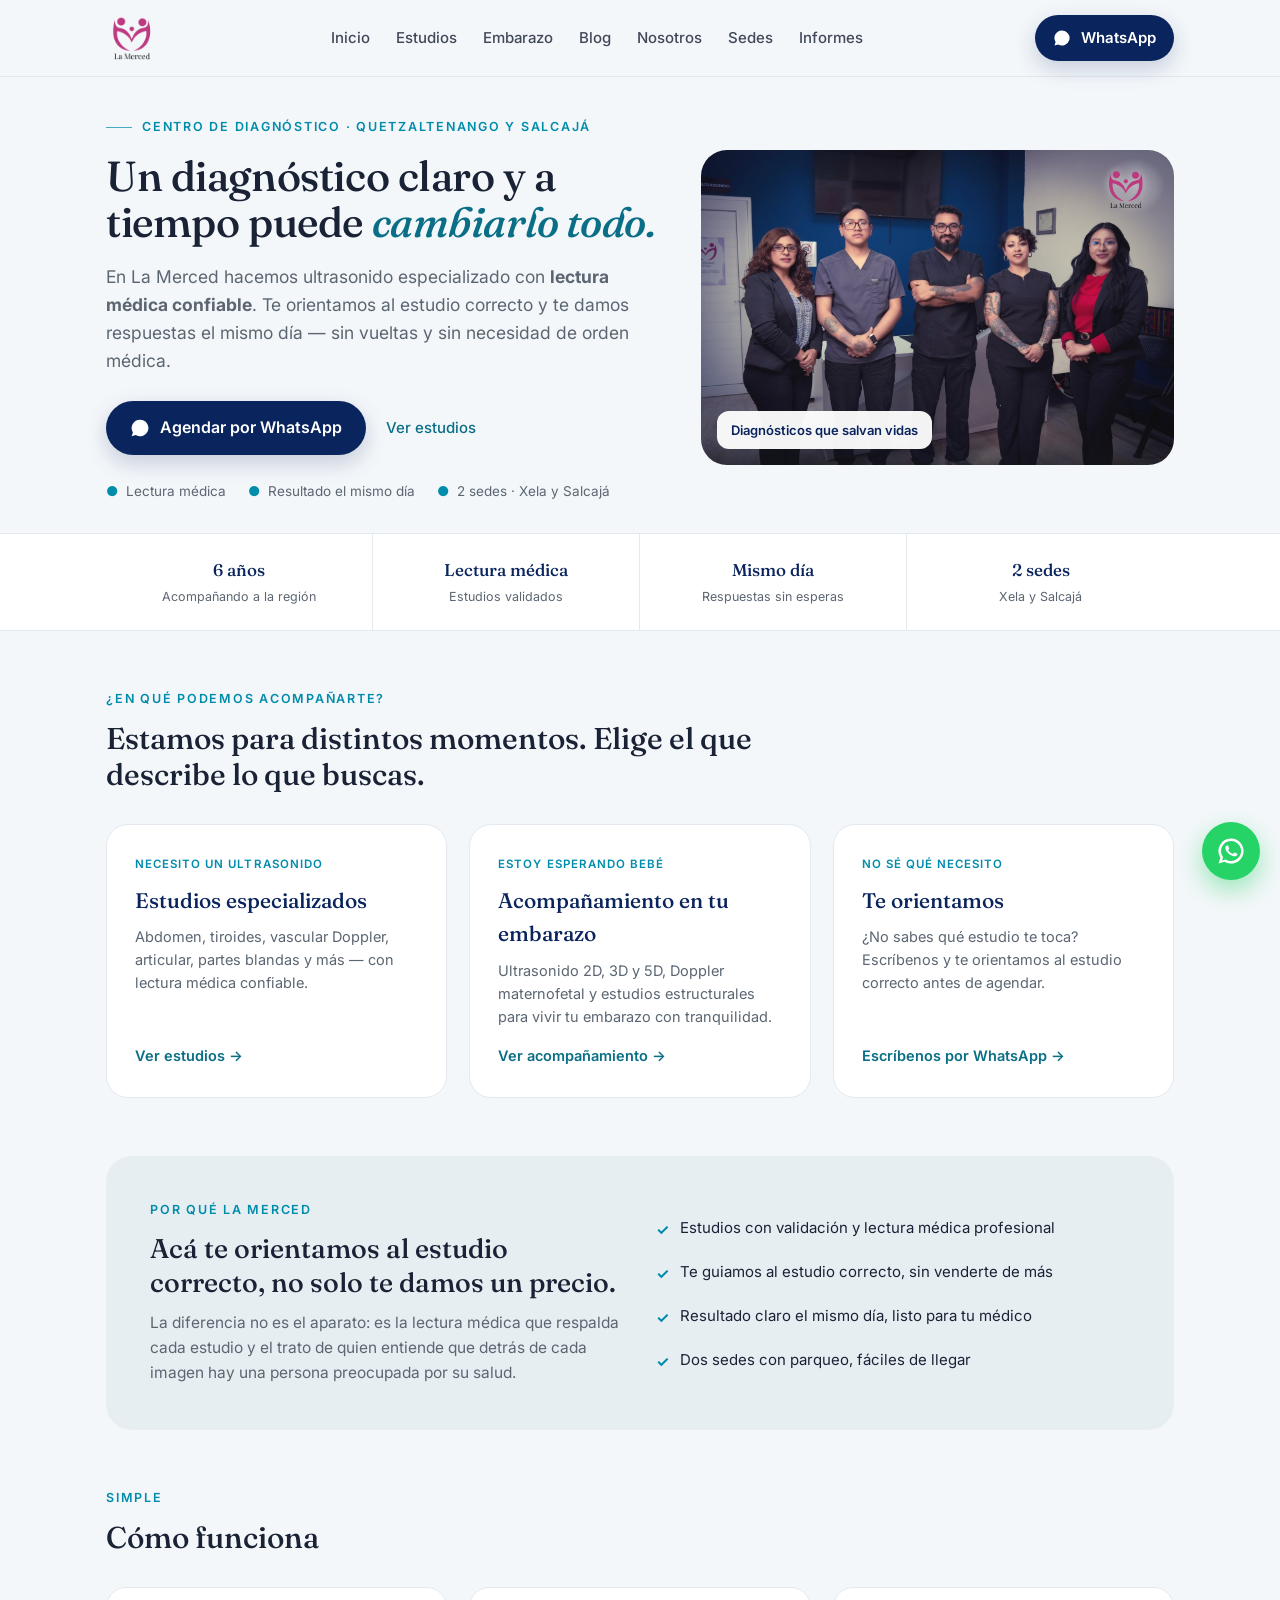
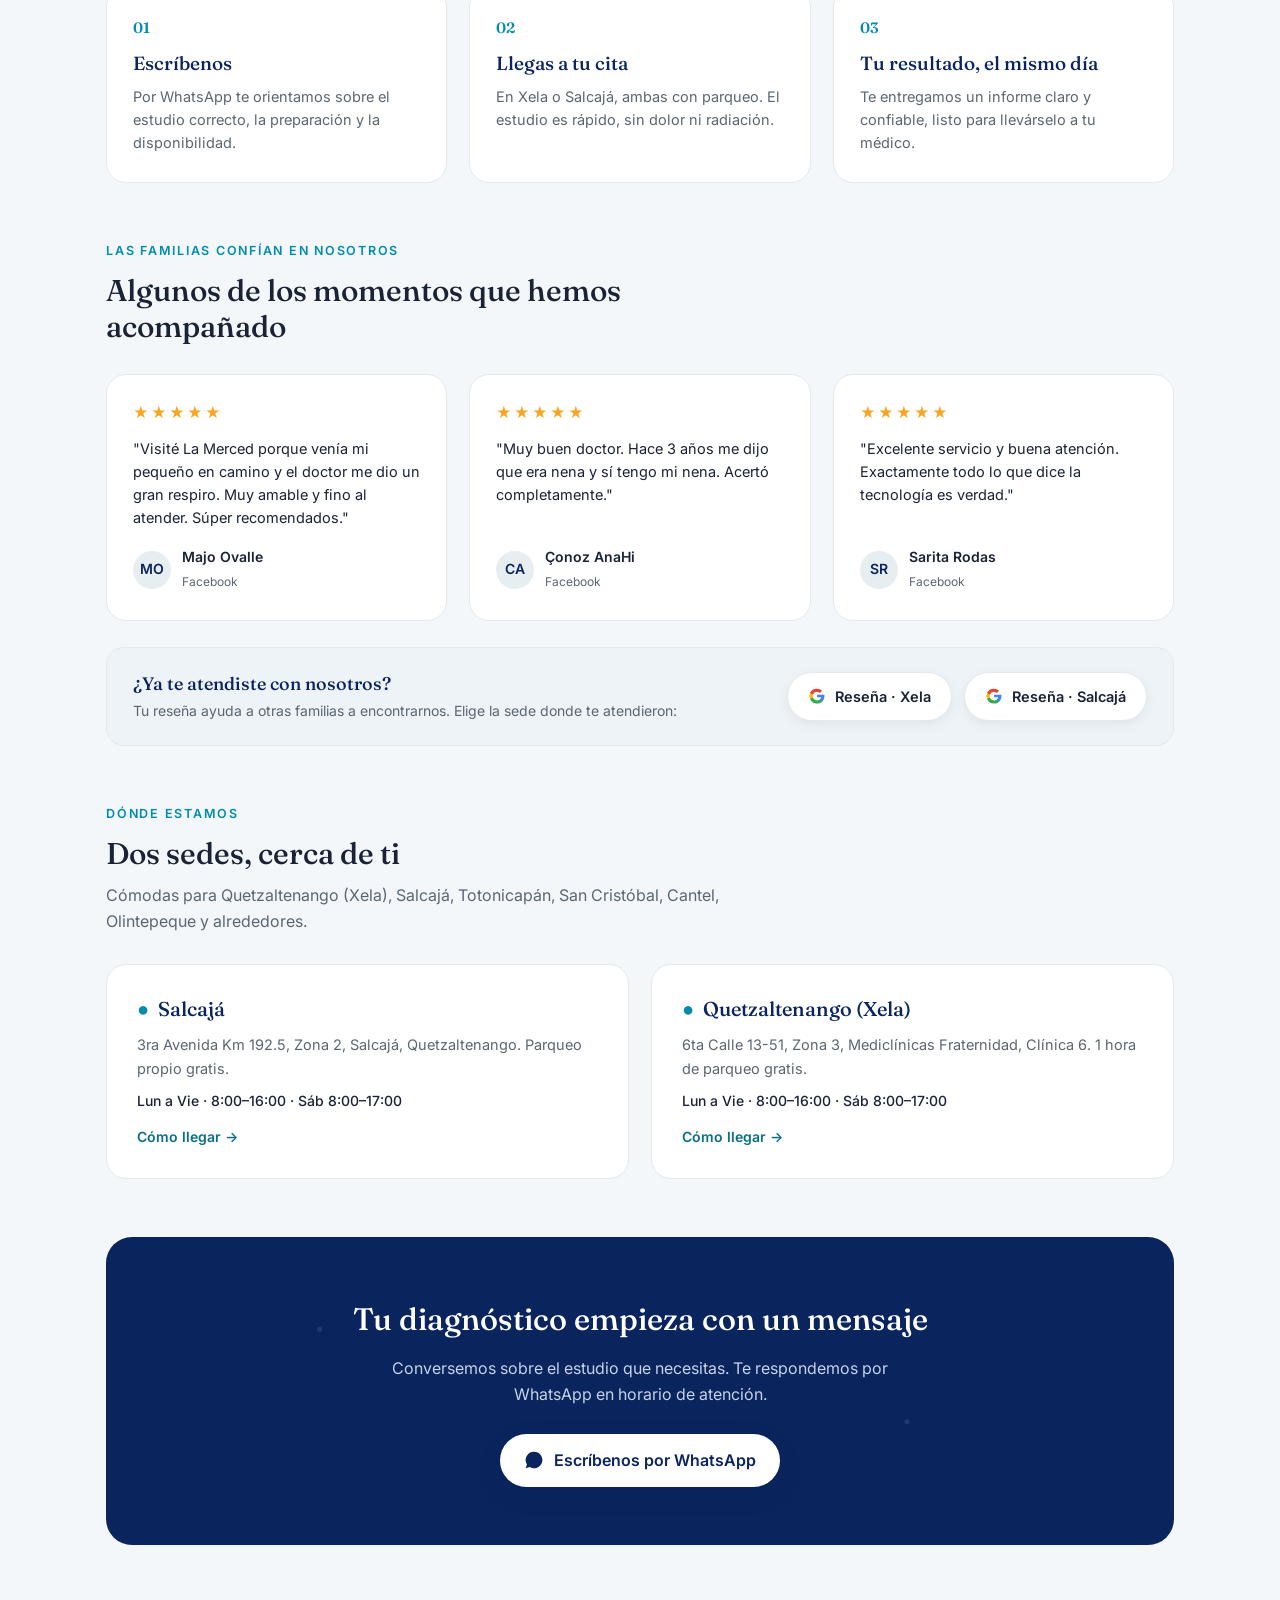
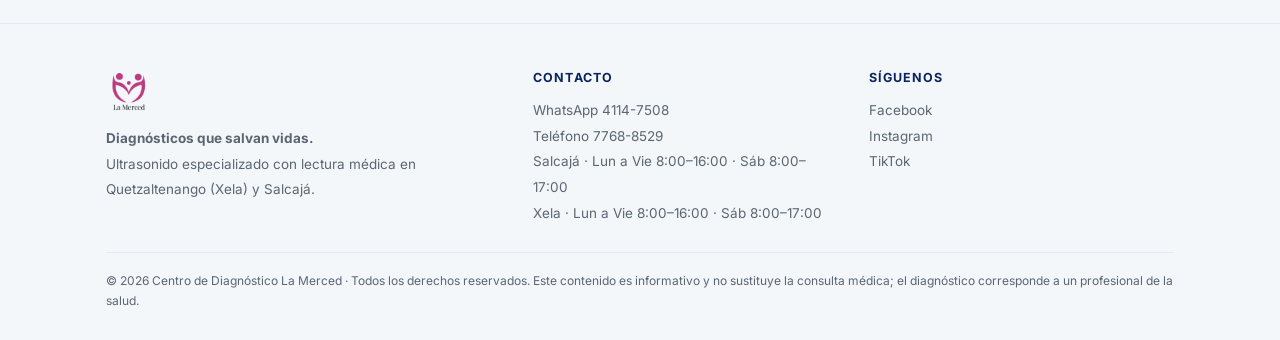
==== commit cf039ef1: "Horario oficial nuevo ambas sedes (L-V 8:00-16:00, sab 8:00-17:00) + seccion /informes/ (noindex) co" ====
--- a/index.html
+++ b/index.html
@@ -11,7 +11,7 @@
 <link href="https://fonts.googleapis.com/css2?family=Fraunces:opsz,wght@9..144,400;9..144,500;9..144,600&family=Inter:wght@400;500;600&display=swap" rel="stylesheet">
 <link rel="stylesheet" href="css/styles.css">
 <script type="application/ld+json">
-{"@context":"https://schema.org","@type":"DiagnosticLab","name":"Centro de Diagnóstico La Merced","description":"Centro de diagnóstico por ultrasonido con lectura médica en Quetzaltenango (Xela) y Salcajá.","url":"https://lamercedgt.com","telephone":"+502-4114-7508","medicalSpecialty":"Radiology","areaServed":["Quetzaltenango","Salcajá","Totonicapán","San Cristóbal Totonicapán","Cantel","Olintepeque"],"location":[{"@type":"Place","name":"La Merced — Salcajá","address":{"@type":"PostalAddress","streetAddress":"3ra Avenida Km 192.5, Zona 2","addressLocality":"Salcajá","addressRegion":"Quetzaltenango","addressCountry":"GT"},"geo":{"@type":"GeoCoordinates","latitude":14.8693826,"longitude":-91.466419},"openingHours":["Mo-Fr 08:00-18:00","Sa 08:00-17:30"]},{"@type":"Place","name":"La Merced — Quetzaltenango (Xela)","address":{"@type":"PostalAddress","streetAddress":"6ta Calle 13-51, Zona 3, Mediclínicas Fraternidad, Clínica 6","addressLocality":"Quetzaltenango","addressRegion":"Quetzaltenango","addressCountry":"GT"},"geo":{"@type":"GeoCoordinates","latitude":14.84545,"longitude":-91.5162925},"openingHours":["Mo-Fr 08:00-16:00","Sa 08:00-13:00"]}]}
+{"@context":"https://schema.org","@type":"DiagnosticLab","name":"Centro de Diagnóstico La Merced","description":"Centro de diagnóstico por ultrasonido con lectura médica en Quetzaltenango (Xela) y Salcajá.","url":"https://lamercedgt.com","telephone":"+502-4114-7508","medicalSpecialty":"Radiology","areaServed":["Quetzaltenango","Salcajá","Totonicapán","San Cristóbal Totonicapán","Cantel","Olintepeque"],"location":[{"@type":"Place","name":"La Merced — Salcajá","address":{"@type":"PostalAddress","streetAddress":"3ra Avenida Km 192.5, Zona 2","addressLocality":"Salcajá","addressRegion":"Quetzaltenango","addressCountry":"GT"},"geo":{"@type":"GeoCoordinates","latitude":14.8693826,"longitude":-91.466419},"openingHours":["Mo-Fr 08:00-16:00","Sa 08:00-17:00"]},{"@type":"Place","name":"La Merced — Quetzaltenango (Xela)","address":{"@type":"PostalAddress","streetAddress":"6ta Calle 13-51, Zona 3, Mediclínicas Fraternidad, Clínica 6","addressLocality":"Quetzaltenango","addressRegion":"Quetzaltenango","addressCountry":"GT"},"geo":{"@type":"GeoCoordinates","latitude":14.84545,"longitude":-91.5162925},"openingHours":["Mo-Fr 08:00-16:00","Sa 08:00-17:00"]}]}
 </script>
 </head>
 <body>
@@ -24,7 +24,7 @@
     <a href="embarazo.html">Embarazo</a>
     <a href="/blog/">Blog</a>
     <a href="nosotros.html">Nosotros</a>
-    <a href="sedes.html">Sedes</a>
+    <a href="sedes.html">Sedes</a><a href="/informes/">Informes</a>
   </nav>
   <div class="navcta">
     <a class="cta sm" data-wa data-msg="Hola 👋 Vengo del sitio web de La Merced y quiero agendar una cita.">
@@ -135,8 +135,8 @@
   <h2 class="s serif">Dos sedes, cerca de ti</h2>
   <p class="lead2">Cómodas para Quetzaltenango (Xela), Salcajá, Totonicapán, San Cristóbal, Cantel, Olintepeque y alrededores.</p>
   <div class="sedes">
-    <div class="sedecard"><h3><i>●</i> Salcajá</h3><p>3ra Avenida Km 192.5, Zona 2, Salcajá, Quetzaltenango. Parqueo propio gratis.</p><p class="hrs">Lun a Vie · 8:00–18:00 · Sáb 8:00–17:30</p><a class="maplink" href="https://www.google.com/maps/search/?api=1&query=Centro+de+Diagn%C3%B3stico+La+Merced+Salcaj%C3%A1" target="_blank" rel="noopener">Cómo llegar →</a></div>
-    <div class="sedecard"><h3><i>●</i> Quetzaltenango (Xela)</h3><p>6ta Calle 13-51, Zona 3, Mediclínicas Fraternidad, Clínica 6. 1 hora de parqueo gratis.</p><p class="hrs">Lun a Vie · 8:00–16:00 · Sáb 8:00–13:00</p><a class="maplink" href="https://www.google.com/maps/search/?api=1&query=Mediclinicas+Fraternidad+Quetzaltenango" target="_blank" rel="noopener">Cómo llegar →</a></div>
+    <div class="sedecard"><h3><i>●</i> Salcajá</h3><p>3ra Avenida Km 192.5, Zona 2, Salcajá, Quetzaltenango. Parqueo propio gratis.</p><p class="hrs">Lun a Vie · 8:00–16:00 · Sáb 8:00–17:00</p><a class="maplink" href="https://www.google.com/maps/search/?api=1&query=Centro+de+Diagn%C3%B3stico+La+Merced+Salcaj%C3%A1" target="_blank" rel="noopener">Cómo llegar →</a></div>
+    <div class="sedecard"><h3><i>●</i> Quetzaltenango (Xela)</h3><p>6ta Calle 13-51, Zona 3, Mediclínicas Fraternidad, Clínica 6. 1 hora de parqueo gratis.</p><p class="hrs">Lun a Vie · 8:00–16:00 · Sáb 8:00–17:00</p><a class="maplink" href="https://www.google.com/maps/search/?api=1&query=Mediclinicas+Fraternidad+Quetzaltenango" target="_blank" rel="noopener">Cómo llegar →</a></div>
   </div>
 </div></section>
 
@@ -160,7 +160,7 @@
       <h4>Contacto</h4>
       <p>WhatsApp <a data-wa data-msg="Hola 👋 Vengo del sitio web de La Merced.">4114-7508</a><br>
       Teléfono <a href="tel:+50277688529">7768-8529</a><br>
-      Salcajá · Lun a Vie 8:00–18:00 · Sáb 8:00–17:30<br>Xela · Lun a Vie 8:00–16:00 · Sáb 8:00–13:00</p>
+      Salcajá · Lun a Vie 8:00–16:00 · Sáb 8:00–17:00<br>Xela · Lun a Vie 8:00–16:00 · Sáb 8:00–17:00</p>
     </div>
     <div>
       <h4>Síguenos</h4>
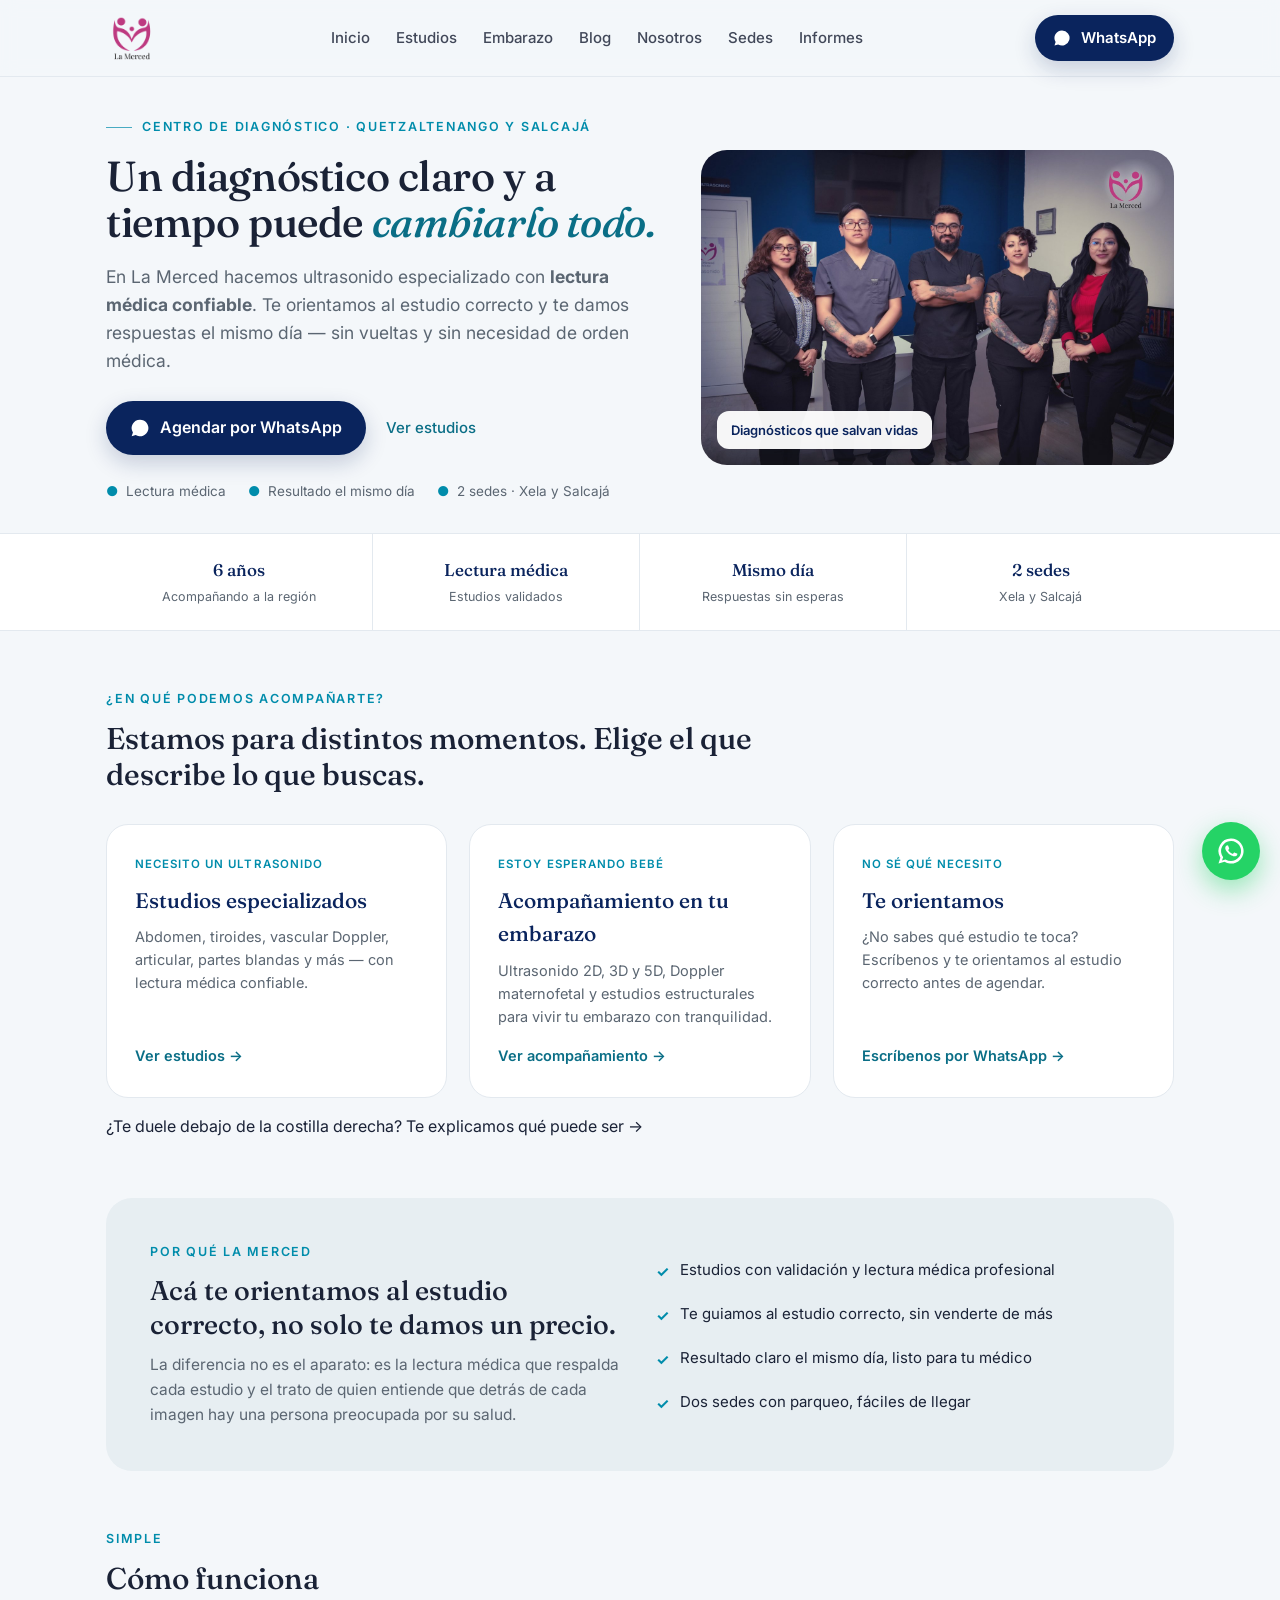
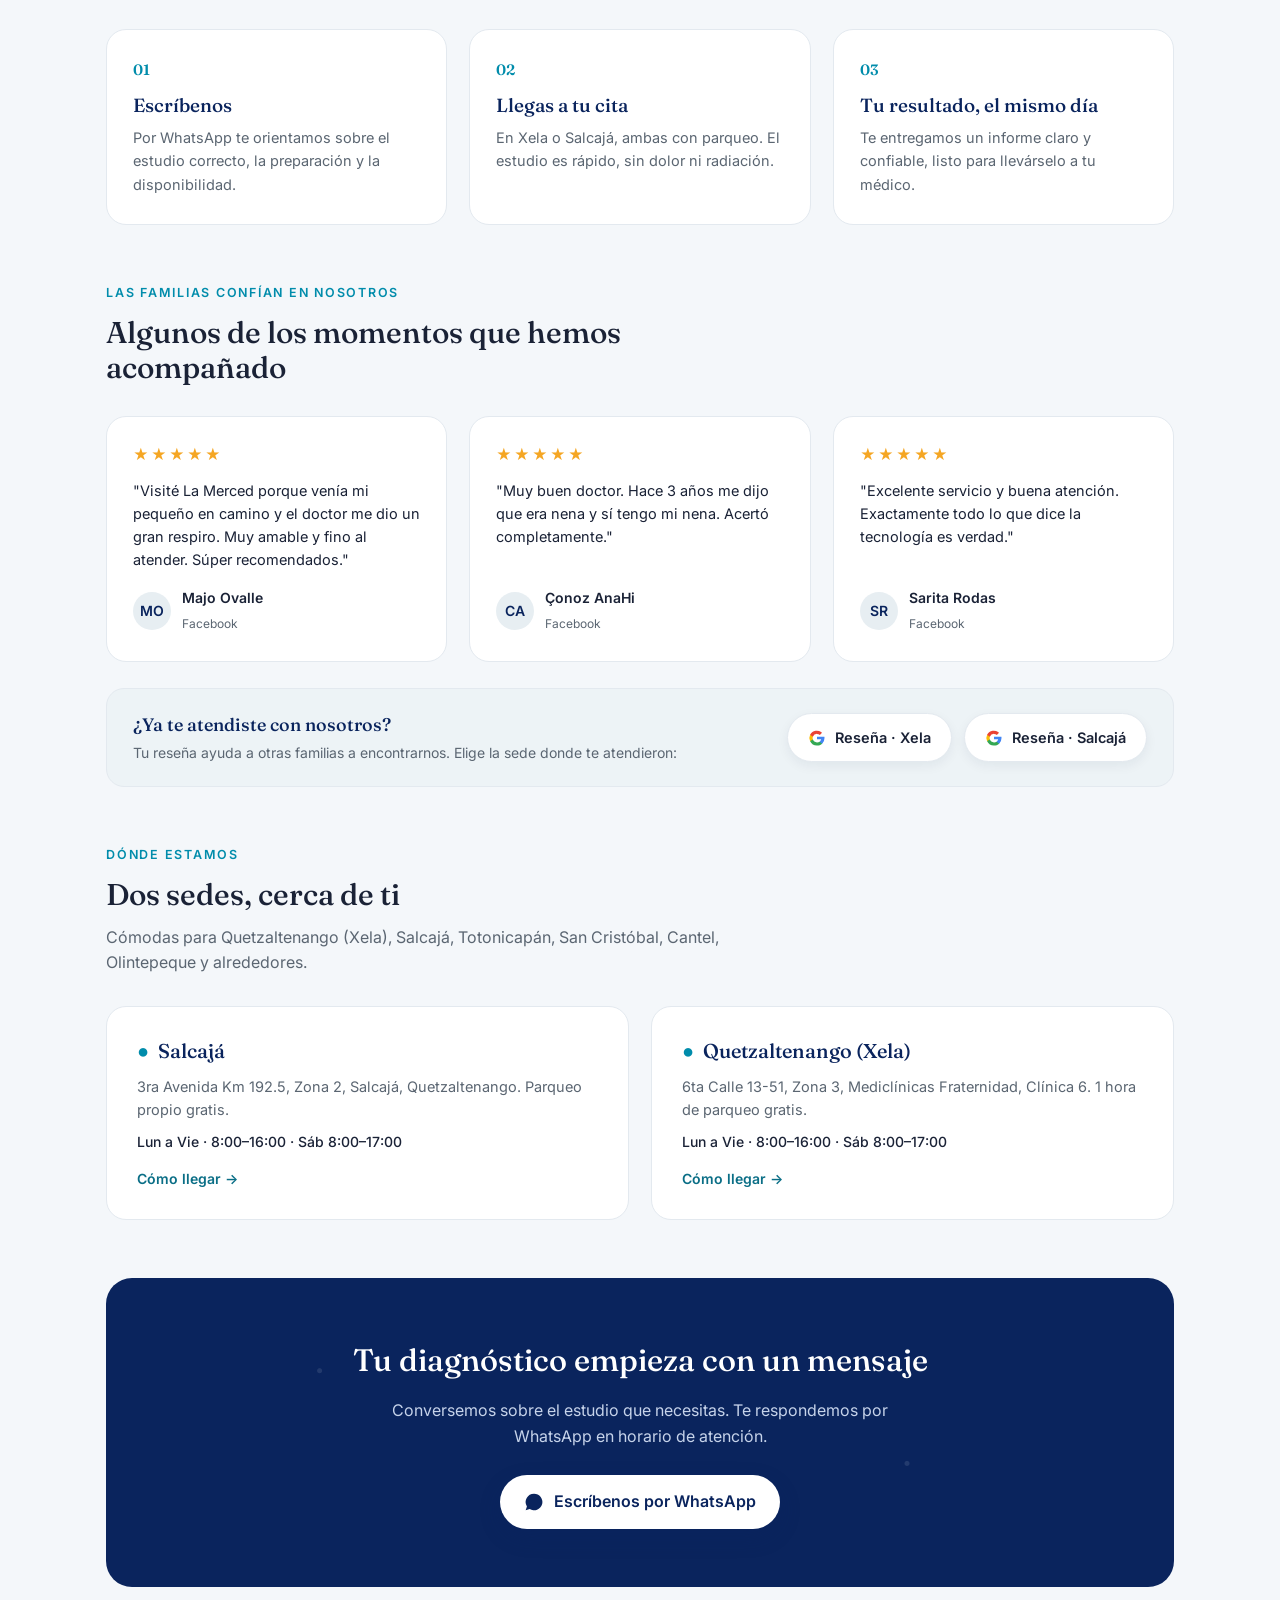
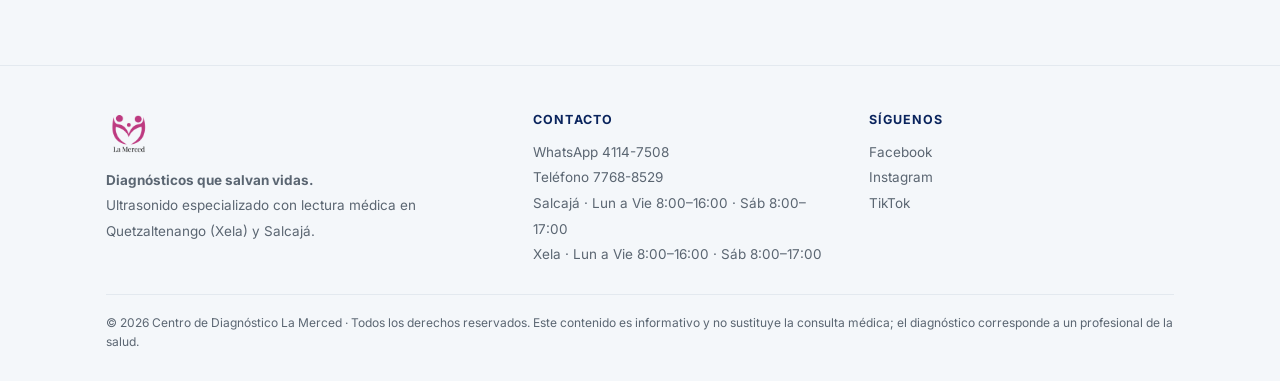
==== commit 49b3aad9: "Blog costilla derecha: secciones por tipo de dolor (punzadas, ardor, gases, mujeres, irradiado), 3 F" ====
--- a/index.html
+++ b/index.html
@@ -5,7 +5,13 @@
 <meta name="viewport" content="width=device-width, initial-scale=1.0">
 <link rel="canonical" href="https://lamercedgt.com/">
 <meta name="robots" content="index,follow">
-<title>Centro de Diagnóstico La Merced | Ultrasonido en Quetzaltenango y Salcajá</title>
+<meta property="og:type" content="website"><meta property="og:locale" content="es_GT">
+<meta property="og:title" content="Ultrasonido en Quetzaltenango y Salcajá — Resultado el Mismo Día">
+<meta property="og:description" content="Ultrasonido especializado con lectura médica, sin orden médica y con respuesta el mismo día. Dos sedes con parqueo: Xela y Salcajá. Agenda por WhatsApp.">
+<meta property="og:url" content="https://lamercedgt.com/">
+<meta property="og:image" content="https://lamercedgt.com/assets/hero-equipo.jpg">
+<meta name="twitter:card" content="summary_large_image">
+<title>Ultrasonido en Quetzaltenango y Salcajá — Resultado el Mismo Día | La Merced</title>
 <meta name="description" content="Centro de Diagnóstico La Merced: ultrasonido especializado con lectura médica en Quetzaltenango (Xela) y Salcajá. Te orientamos al estudio correcto y te damos respuestas el mismo día. Agenda por WhatsApp.">
 <link rel="preconnect" href="https://fonts.googleapis.com"><link rel="preconnect" href="https://fonts.gstatic.com" crossorigin>
 <link href="https://fonts.googleapis.com/css2?family=Fraunces:opsz,wght@9..144,400;9..144,500;9..144,600&family=Inter:wght@400;500;600&display=swap" rel="stylesheet">
@@ -85,6 +91,7 @@
       <span class="go">Escríbenos por WhatsApp →</span>
     </a>
   </div>
+  <p style="margin-top:16px">¿Te duele debajo de la costilla derecha? <a class="inline" href="/blog/dolor-debajo-de-la-costilla-derecha/">Te explicamos qué puede ser →</a></p>
 </div></section>
 
 <section id="nosotros" style="padding-top:0"><div class="wrap">
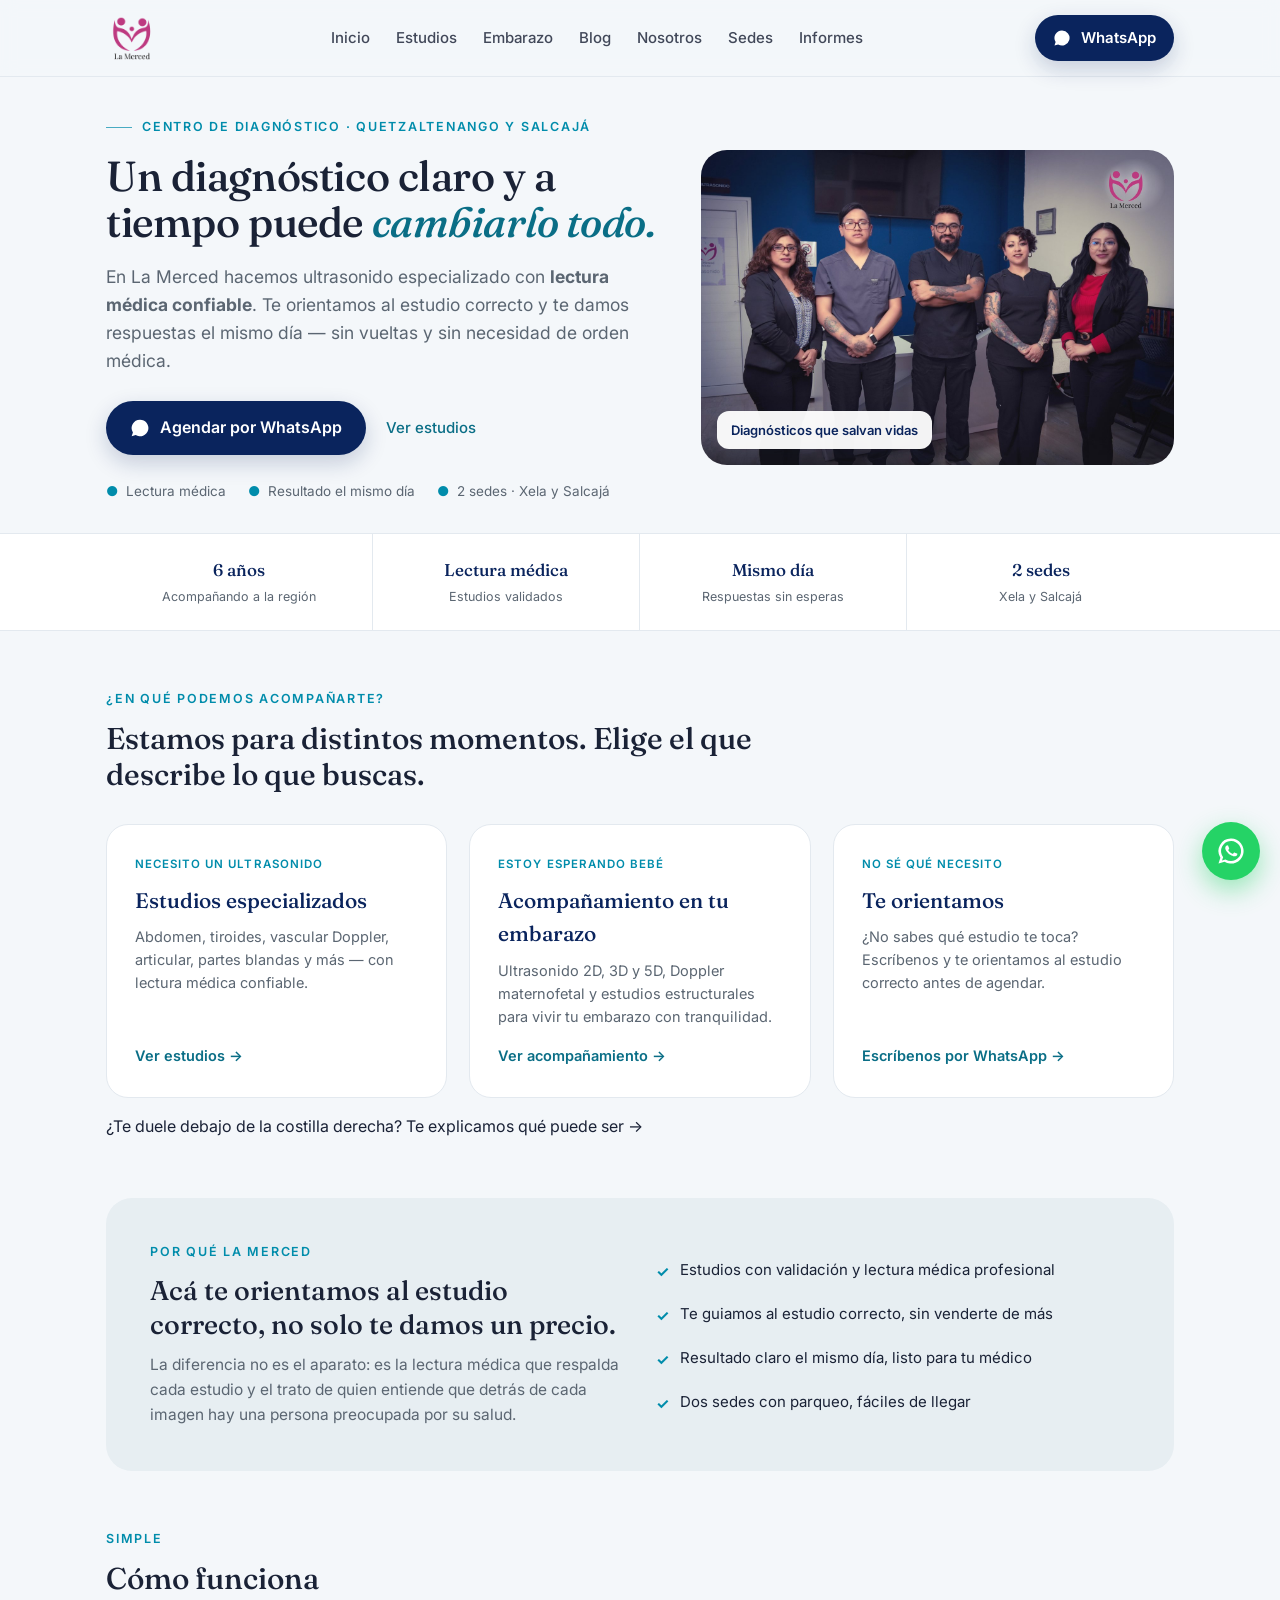
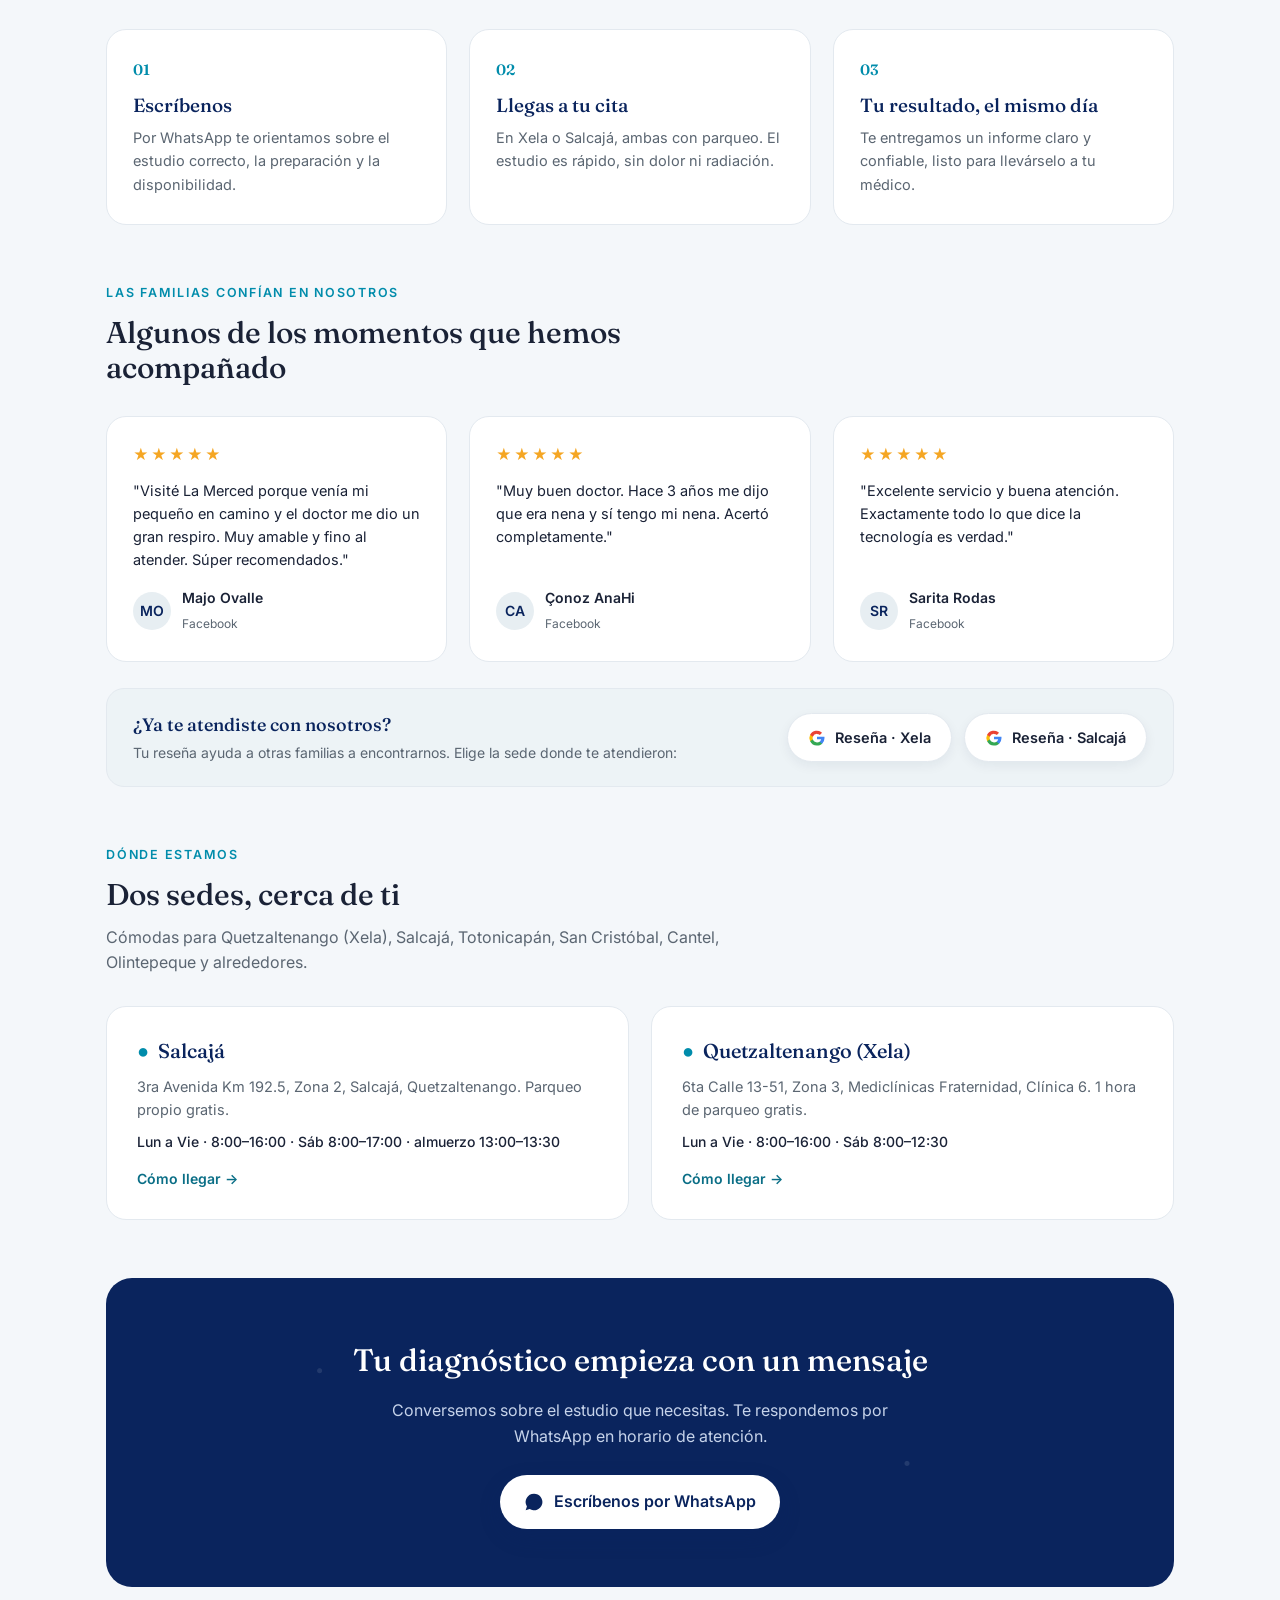
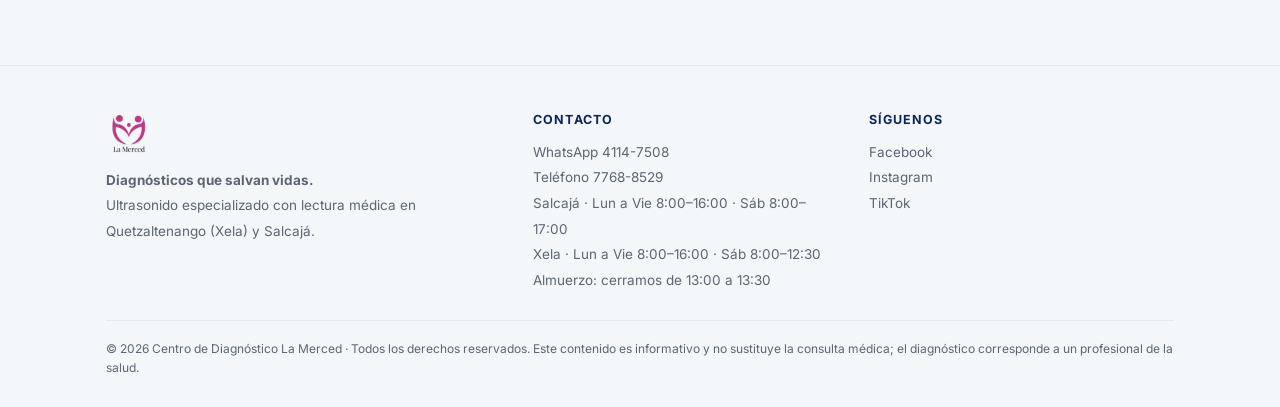
==== commit c30e6848: "Horario: sabado de Xela es 8:00-12:30 y cierre de almuerzo 13:00-13:30" ====
--- a/index.html
+++ b/index.html
@@ -17,7 +17,7 @@
 <link href="https://fonts.googleapis.com/css2?family=Fraunces:opsz,wght@9..144,400;9..144,500;9..144,600&family=Inter:wght@400;500;600&display=swap" rel="stylesheet">
 <link rel="stylesheet" href="css/styles.css">
 <script type="application/ld+json">
-{"@context":"https://schema.org","@type":"DiagnosticLab","name":"Centro de Diagnóstico La Merced","description":"Centro de diagnóstico por ultrasonido con lectura médica en Quetzaltenango (Xela) y Salcajá.","url":"https://lamercedgt.com","telephone":"+502-4114-7508","medicalSpecialty":"Radiology","areaServed":["Quetzaltenango","Salcajá","Totonicapán","San Cristóbal Totonicapán","Cantel","Olintepeque"],"location":[{"@type":"Place","name":"La Merced — Salcajá","address":{"@type":"PostalAddress","streetAddress":"3ra Avenida Km 192.5, Zona 2","addressLocality":"Salcajá","addressRegion":"Quetzaltenango","addressCountry":"GT"},"geo":{"@type":"GeoCoordinates","latitude":14.8693826,"longitude":-91.466419},"openingHours":["Mo-Fr 08:00-16:00","Sa 08:00-17:00"]},{"@type":"Place","name":"La Merced — Quetzaltenango (Xela)","address":{"@type":"PostalAddress","streetAddress":"6ta Calle 13-51, Zona 3, Mediclínicas Fraternidad, Clínica 6","addressLocality":"Quetzaltenango","addressRegion":"Quetzaltenango","addressCountry":"GT"},"geo":{"@type":"GeoCoordinates","latitude":14.84545,"longitude":-91.5162925},"openingHours":["Mo-Fr 08:00-16:00","Sa 08:00-17:00"]}]}
+{"@context":"https://schema.org","@type":"DiagnosticLab","name":"Centro de Diagnóstico La Merced","description":"Centro de diagnóstico por ultrasonido con lectura médica en Quetzaltenango (Xela) y Salcajá.","url":"https://lamercedgt.com","telephone":"+502-4114-7508","medicalSpecialty":"Radiology","areaServed":["Quetzaltenango","Salcajá","Totonicapán","San Cristóbal Totonicapán","Cantel","Olintepeque"],"location":[{"@type":"Place","name":"La Merced — Salcajá","address":{"@type":"PostalAddress","streetAddress":"3ra Avenida Km 192.5, Zona 2","addressLocality":"Salcajá","addressRegion":"Quetzaltenango","addressCountry":"GT"},"geo":{"@type":"GeoCoordinates","latitude":14.8693826,"longitude":-91.466419},"openingHours":["Mo-Fr 08:00-13:00","Mo-Fr 13:30-16:00","Sa 08:00-13:00","Sa 13:30-17:00"]},{"@type":"Place","name":"La Merced — Quetzaltenango (Xela)","address":{"@type":"PostalAddress","streetAddress":"6ta Calle 13-51, Zona 3, Mediclínicas Fraternidad, Clínica 6","addressLocality":"Quetzaltenango","addressRegion":"Quetzaltenango","addressCountry":"GT"},"geo":{"@type":"GeoCoordinates","latitude":14.84545,"longitude":-91.5162925},"openingHours":["Mo-Fr 08:00-13:00","Mo-Fr 13:30-16:00","Sa 08:00-12:30"]}]}
 </script>
 </head>
 <body>
@@ -142,8 +142,8 @@
   <h2 class="s serif">Dos sedes, cerca de ti</h2>
   <p class="lead2">Cómodas para Quetzaltenango (Xela), Salcajá, Totonicapán, San Cristóbal, Cantel, Olintepeque y alrededores.</p>
   <div class="sedes">
-    <div class="sedecard"><h3><i>●</i> Salcajá</h3><p>3ra Avenida Km 192.5, Zona 2, Salcajá, Quetzaltenango. Parqueo propio gratis.</p><p class="hrs">Lun a Vie · 8:00–16:00 · Sáb 8:00–17:00</p><a class="maplink" href="https://www.google.com/maps/search/?api=1&query=Centro+de+Diagn%C3%B3stico+La+Merced+Salcaj%C3%A1" target="_blank" rel="noopener">Cómo llegar →</a></div>
-    <div class="sedecard"><h3><i>●</i> Quetzaltenango (Xela)</h3><p>6ta Calle 13-51, Zona 3, Mediclínicas Fraternidad, Clínica 6. 1 hora de parqueo gratis.</p><p class="hrs">Lun a Vie · 8:00–16:00 · Sáb 8:00–17:00</p><a class="maplink" href="https://www.google.com/maps/search/?api=1&query=Mediclinicas+Fraternidad+Quetzaltenango" target="_blank" rel="noopener">Cómo llegar →</a></div>
+    <div class="sedecard"><h3><i>●</i> Salcajá</h3><p>3ra Avenida Km 192.5, Zona 2, Salcajá, Quetzaltenango. Parqueo propio gratis.</p><p class="hrs">Lun a Vie · 8:00–16:00 · Sáb 8:00–17:00 · almuerzo 13:00–13:30</p><a class="maplink" href="https://www.google.com/maps/search/?api=1&query=Centro+de+Diagn%C3%B3stico+La+Merced+Salcaj%C3%A1" target="_blank" rel="noopener">Cómo llegar →</a></div>
+    <div class="sedecard"><h3><i>●</i> Quetzaltenango (Xela)</h3><p>6ta Calle 13-51, Zona 3, Mediclínicas Fraternidad, Clínica 6. 1 hora de parqueo gratis.</p><p class="hrs">Lun a Vie · 8:00–16:00 · Sáb 8:00–12:30</p><a class="maplink" href="https://www.google.com/maps/search/?api=1&query=Mediclinicas+Fraternidad+Quetzaltenango" target="_blank" rel="noopener">Cómo llegar →</a></div>
   </div>
 </div></section>
 
@@ -167,7 +167,7 @@
       <h4>Contacto</h4>
       <p>WhatsApp <a data-wa data-msg="Hola 👋 Vengo del sitio web de La Merced.">4114-7508</a><br>
       Teléfono <a href="tel:+50277688529">7768-8529</a><br>
-      Salcajá · Lun a Vie 8:00–16:00 · Sáb 8:00–17:00<br>Xela · Lun a Vie 8:00–16:00 · Sáb 8:00–17:00</p>
+      Salcajá · Lun a Vie 8:00–16:00 · Sáb 8:00–17:00<br>Xela · Lun a Vie 8:00–16:00 · Sáb 8:00–12:30<br>Almuerzo: cerramos de 13:00 a 13:30</p>
     </div>
     <div>
       <h4>Síguenos</h4>
